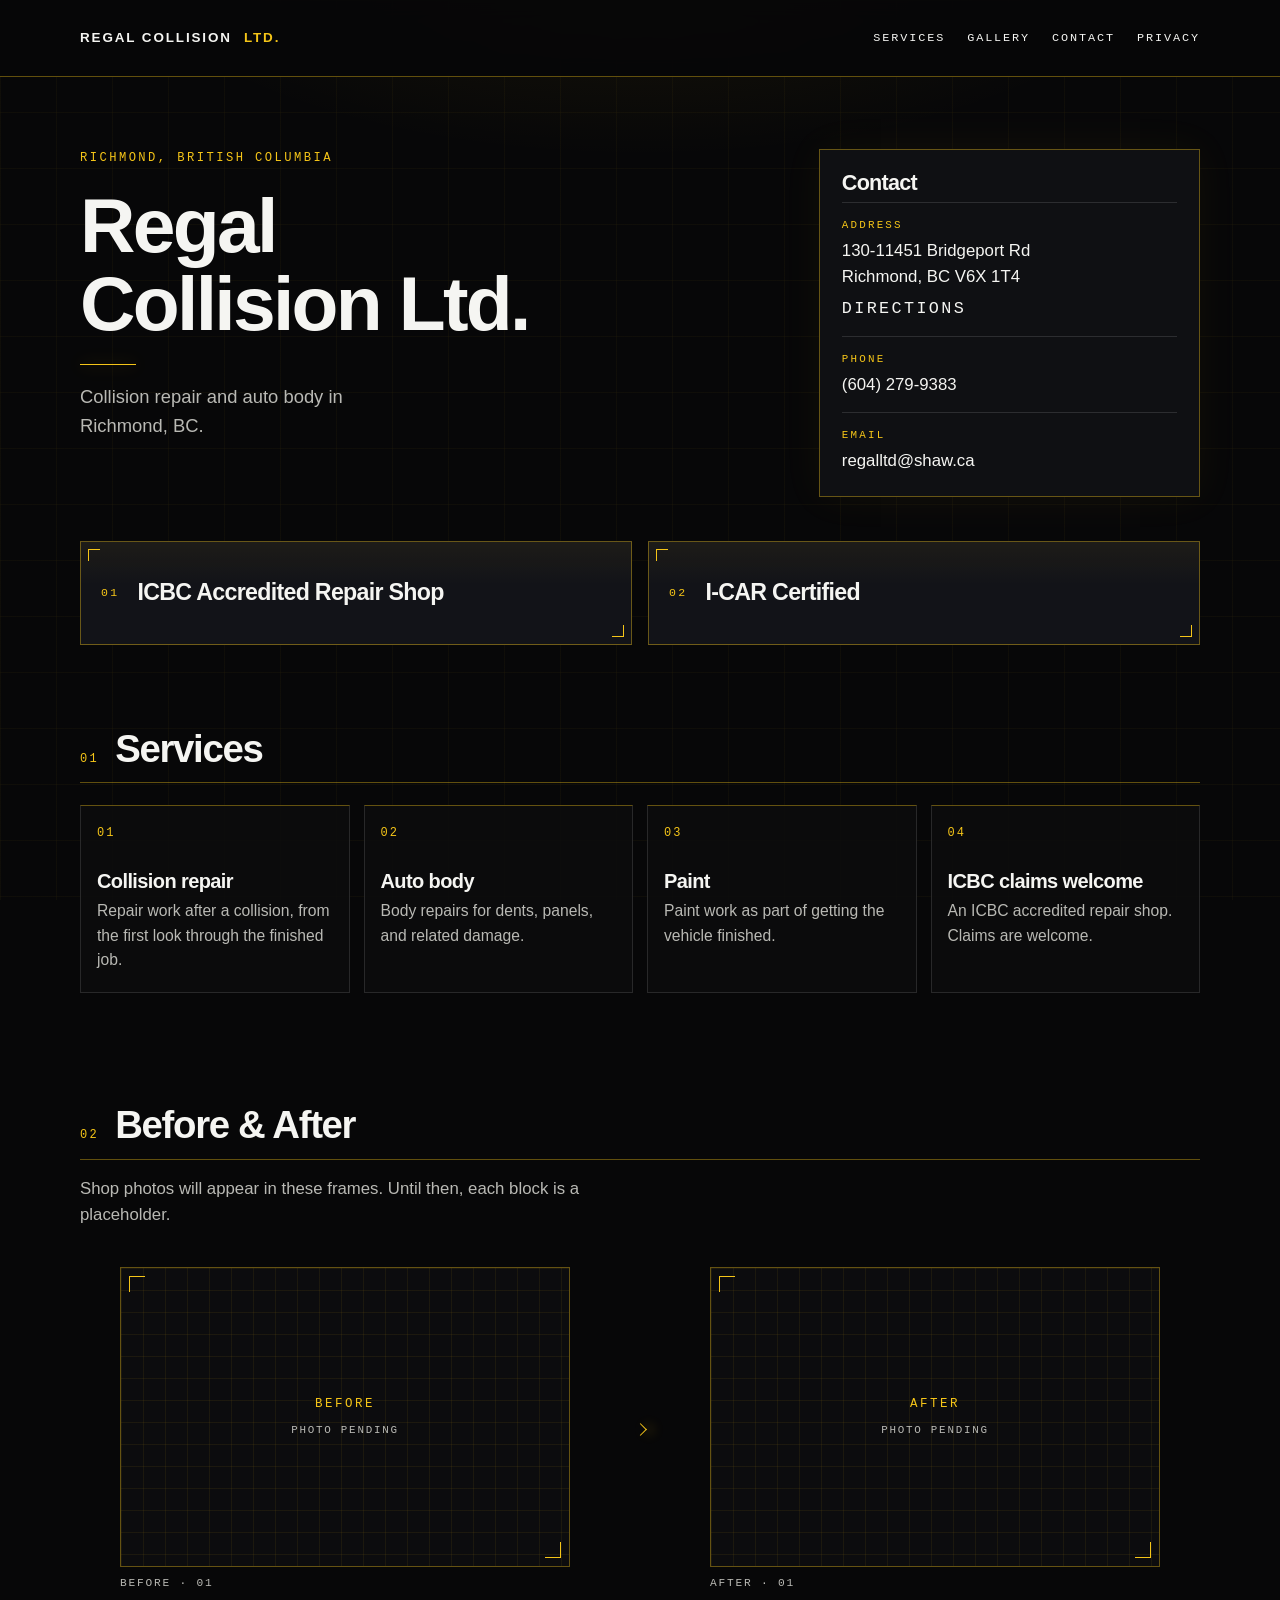
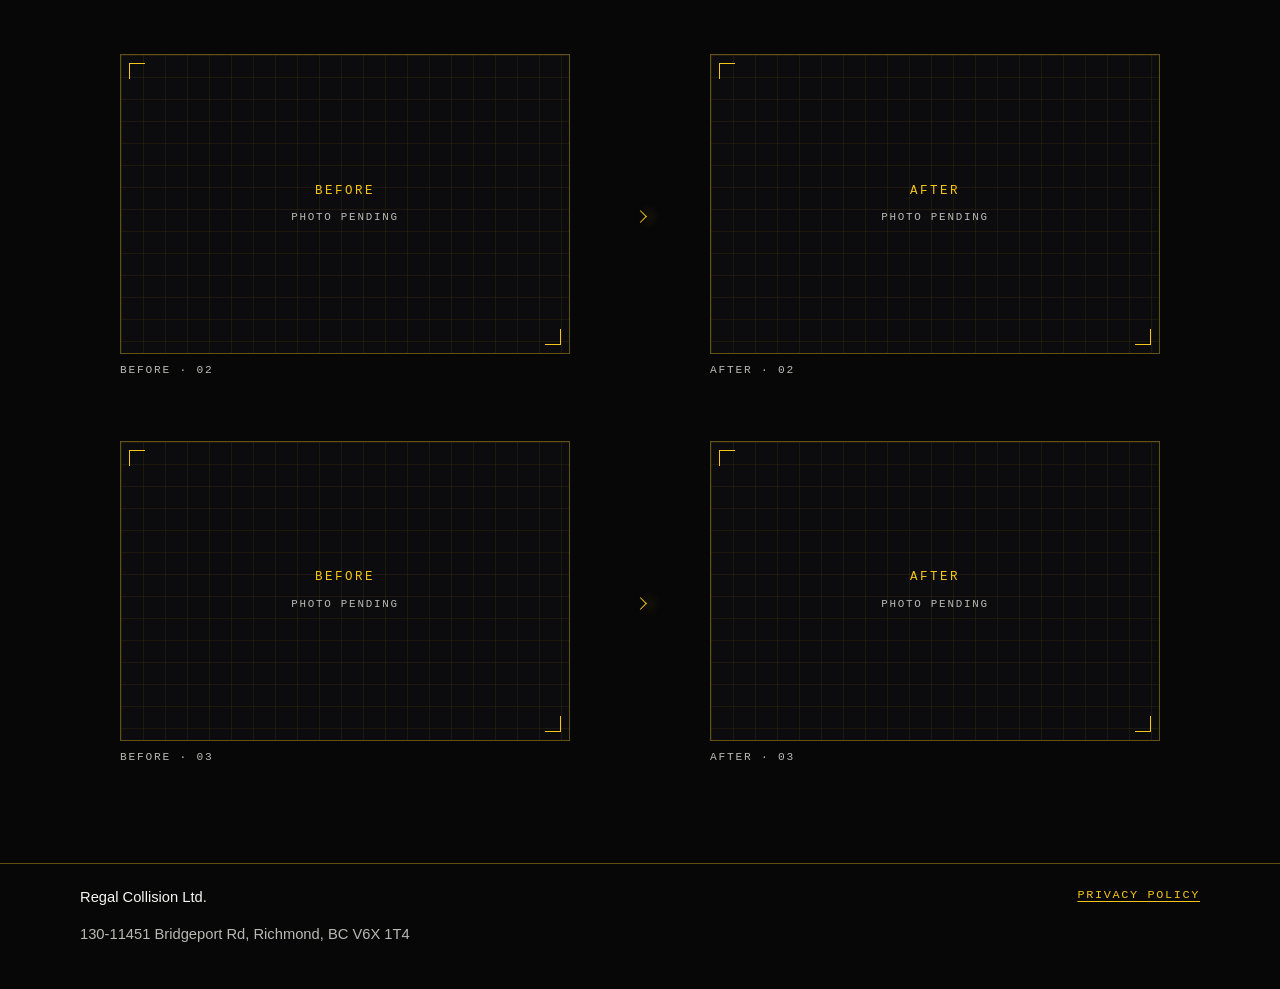
==== index.html @ 821092ae "Add the Regal Collision Ltd. public site. Publish a static home page and privacy policy for GitHub P" ====
<!DOCTYPE html>
<html lang="en-CA">
<head>
  <meta charset="utf-8">
  <meta name="viewport" content="width=device-width, initial-scale=1">
  <title>Regal Collision Ltd. | Collision Repair in Richmond, BC</title>
  <meta name="description" content="Regal Collision Ltd. Collision repair and auto body in Richmond, BC. ICBC accredited repair shop. I-CAR certified.">
  <meta name="theme-color" content="#070708">
  <link rel="canonical" href="https://www.regalcollisionltd.com/">
  <meta property="og:title" content="Regal Collision Ltd.">
  <meta property="og:description" content="Collision repair and auto body in Richmond, BC.">
  <meta property="og:type" content="website">
  <meta property="og:url" content="https://www.regalcollisionltd.com/">
  <link rel="icon" href="data:image/svg+xml,%3Csvg xmlns='http://www.w3.org/2000/svg' viewBox='0 0 32 32'%3E%3Crect fill='%23070708' width='32' height='32'/%3E%3Crect x='6' y='6' width='20' height='20' fill='none' stroke='%23F5C518' stroke-width='1.5'/%3E%3Crect x='12' y='12' width='8' height='8' fill='none' stroke='%23F5C518' stroke-width='1.5'/%3E%3C/svg%3E">
  <link rel="stylesheet" href="styles.css">
  <script type="application/ld+json">
  {
    "@context": "https://schema.org",
    "@type": "AutoBodyShop",
    "name": "Regal Collision Ltd.",
    "description": "Collision repair and auto body in Richmond, BC.",
    "telephone": "+1-604-279-9383",
    "email": "regalltd@shaw.ca",
    "url": "https://www.regalcollisionltd.com/",
    "address": {
      "@type": "PostalAddress",
      "streetAddress": "130-11451 Bridgeport Rd",
      "addressLocality": "Richmond",
      "addressRegion": "BC",
      "postalCode": "V6X 1T4",
      "addressCountry": "CA"
    }
  }
  </script>
</head>
<body>
  <a class="skip" href="#content">Skip to content</a>
  <header class="site-header">
    <div class="wrap header-inner">
      <a class="brand" href="./">Regal Collision <span>Ltd.</span></a>
      <nav class="nav" aria-label="Primary">
        <a href="#services">Services</a>
        <a href="#gallery">Gallery</a>
        <a href="#contact">Contact</a>
        <a href="privacy/">Privacy</a>
      </nav>
    </div>
  </header>

  <main id="content">
    <div class="wrap">
      <section class="hero" aria-labelledby="shop-name">
        <div class="hero-copy">
          <p class="kicker">Richmond, British Columbia</p>
          <h1 id="shop-name">Regal Collision Ltd.</h1>
          <div class="rule" aria-hidden="true"></div>
          <p class="lede">Collision repair and auto body in Richmond, BC.</p>
        </div>

        <aside class="contact-card" id="contact" aria-labelledby="contact-title">
          <h2 id="contact-title">Contact</h2>
          <div class="contact-row">
            <span class="contact-label">Address</span>
            <address>
              130-11451 Bridgeport Rd<br>
              Richmond, BC V6X 1T4
            </address>
            <a class="directions" href="https://www.google.com/maps/search/?api=1&amp;query=130-11451%20Bridgeport%20Rd%2C%20Richmond%2C%20BC%20V6X%201T4">Directions</a>
          </div>
          <div class="contact-row">
            <span class="contact-label">Phone</span>
            <a href="tel:+16042799383">(604) 279-9383</a>
          </div>
          <div class="contact-row">
            <span class="contact-label">Email</span>
            <a href="mailto:regalltd@shaw.ca">regalltd@shaw.ca</a>
          </div>
        </aside>

        <!-- Official logos, when supplied: images/badges/icbc.png and images/badges/icar.png -->
        <section class="credentials" aria-label="Credentials">
          <article class="badge" data-slot>
            <img data-swap src="images/badges/icbc.png" alt="ICBC Accredited Repair Shop">
            <span class="badge-index">01</span>
            <p class="badge-text">ICBC Accredited Repair Shop</p>
          </article>
          <article class="badge" data-slot>
            <img data-swap src="images/badges/icar.png" alt="I-CAR Certified">
            <span class="badge-index">02</span>
            <p class="badge-text">I-CAR Certified</p>
          </article>
        </section>
      </section>

      <section class="section" id="services" aria-labelledby="services-title">
        <div class="section-head">
          <span class="section-index">01</span>
          <h2 id="services-title">Services</h2>
        </div>
        <div class="services">
          <article class="service">
            <span class="service-num">01</span>
            <h3>Collision repair</h3>
            <p>Repair work after a collision, from the first look through the finished job.</p>
          </article>
          <article class="service">
            <span class="service-num">02</span>
            <h3>Auto body</h3>
            <p>Body repairs for dents, panels, and related damage.</p>
          </article>
          <article class="service">
            <span class="service-num">03</span>
            <h3>Paint</h3>
            <p>Paint work as part of getting the vehicle finished.</p>
          </article>
          <article class="service">
            <span class="service-num">04</span>
            <h3>ICBC claims welcome</h3>
            <p>An ICBC accredited repair shop. Claims are welcome.</p>
          </article>
        </div>
      </section>

      <section class="section" id="gallery" aria-labelledby="gallery-title">
        <div class="section-head">
          <span class="section-index">02</span>
          <h2 id="gallery-title">Before &amp; After</h2>
        </div>
        <p class="section-note">Shop photos will appear in these frames. Until then, each block is a placeholder.</p>
        <!--
          Drop photos in images/gallery/ using these names:
          01-before.jpg, 01-after.jpg, 02-before.jpg, 02-after.jpg, 03-before.jpg, 03-after.jpg
        -->
        <div class="pairs">
          <div class="pair">
            <figure>
              <div class="frame" data-slot>
                <img data-swap src="images/gallery/01-before.jpg" alt="Before, pair 1">
                <div class="placeholder" aria-hidden="true">
                  <span class="ph-label">Before</span>
                  <span class="ph-note">Photo pending</span>
                </div>
              </div>
              <figcaption>Before · 01</figcaption>
            </figure>
            <div class="pair-link" aria-hidden="true"><span></span></div>
            <figure>
              <div class="frame" data-slot>
                <img data-swap src="images/gallery/01-after.jpg" alt="After, pair 1">
                <div class="placeholder" aria-hidden="true">
                  <span class="ph-label">After</span>
                  <span class="ph-note">Photo pending</span>
                </div>
              </div>
              <figcaption>After · 01</figcaption>
            </figure>
          </div>

          <div class="pair">
            <figure>
              <div class="frame" data-slot>
                <img data-swap src="images/gallery/02-before.jpg" alt="Before, pair 2">
                <div class="placeholder" aria-hidden="true">
                  <span class="ph-label">Before</span>
                  <span class="ph-note">Photo pending</span>
                </div>
              </div>
              <figcaption>Before · 02</figcaption>
            </figure>
            <div class="pair-link" aria-hidden="true"><span></span></div>
            <figure>
              <div class="frame" data-slot>
                <img data-swap src="images/gallery/02-after.jpg" alt="After, pair 2">
                <div class="placeholder" aria-hidden="true">
                  <span class="ph-label">After</span>
                  <span class="ph-note">Photo pending</span>
                </div>
              </div>
              <figcaption>After · 02</figcaption>
            </figure>
          </div>

          <div class="pair">
            <figure>
              <div class="frame" data-slot>
                <img data-swap src="images/gallery/03-before.jpg" alt="Before, pair 3">
                <div class="placeholder" aria-hidden="true">
                  <span class="ph-label">Before</span>
                  <span class="ph-note">Photo pending</span>
                </div>
              </div>
              <figcaption>Before · 03</figcaption>
            </figure>
            <div class="pair-link" aria-hidden="true"><span></span></div>
            <figure>
              <div class="frame" data-slot>
                <img data-swap src="images/gallery/03-after.jpg" alt="After, pair 3">
                <div class="placeholder" aria-hidden="true">
                  <span class="ph-label">After</span>
                  <span class="ph-note">Photo pending</span>
                </div>
              </div>
              <figcaption>After · 03</figcaption>
            </figure>
          </div>
        </div>
      </section>
    </div>
  </main>

  <footer class="site-footer">
    <div class="wrap footer-inner">
      <div>
        <p class="footer-name">Regal Collision Ltd.</p>
        <p>130-11451 Bridgeport Rd, Richmond, BC V6X 1T4</p>
      </div>
      <a href="privacy/">Privacy Policy</a>
    </div>
  </footer>

  <a class="call-bar" href="tel:+16042799383">Call (604) 279-9383</a>

  <script>
    (function () {
      var images = document.querySelectorAll("img[data-swap]");
      images.forEach(function (img) {
        function show() {
          if (img.naturalWidth <= 0) return;
          var slot = img.closest("[data-slot]");
          if (!slot) return;
          slot.classList.add("has-image");
          if (slot.querySelector(".badge-text")) {
            slot.querySelectorAll(".badge-text, .badge-index").forEach(function (node) {
              node.setAttribute("aria-hidden", "true");
            });
          }
        }
        img.addEventListener("load", show);
        img.addEventListener("error", function () {
          img.remove();
        });
        if (img.complete) show();
      });
    })();
  </script>
</body>
</html>
---- styles.css ----
/* Regal Collision Ltd. — public site. No frameworks, no external assets. */

:root {
  --black: #070708;
  --black-2: #101114;
  --panel: #121318;
  --gold: #f5c518;
  --gold-deep: #c9a10e;
  --white: #f5f5f2;
  --muted: #b9b9b4;
  --line: rgba(245, 197, 24, 0.38);
  --line-dim: rgba(255, 255, 255, 0.12);
  --ink: #14120a;
  --font: "Segoe UI", "Helvetica Neue", Helvetica, Arial, sans-serif;
  --mono: "Cascadia Mono", "Segoe UI Mono", "SFMono-Regular", ui-monospace, Menlo, Consolas, monospace;
  --max: 1120px;
  --pad: 24px;
}

*,
*::before,
*::after {
  box-sizing: border-box;
}

html {
  scroll-behavior: smooth;
}

body {
  margin: 0;
  min-height: 100vh;
  color: var(--white);
  font-family: var(--font);
  font-size: 1.05rem;
  line-height: 1.55;
  background-color: var(--black);
  background-image:
    radial-gradient(ellipse 80% 50% at 50% -10%, rgba(245, 197, 24, 0.09), transparent 55%),
    linear-gradient(rgba(245, 197, 24, 0.035) 1px, transparent 1px),
    linear-gradient(90deg, rgba(245, 197, 24, 0.035) 1px, transparent 1px);
  background-size: auto, 56px 56px, 56px 56px;
  background-attachment: fixed;
}

img {
  max-width: 100%;
}

a {
  color: var(--gold);
  text-decoration-thickness: 1px;
  text-underline-offset: 0.22em;
}

a:hover {
  color: #ffe27a;
}

a:focus-visible,
button:focus-visible {
  outline: 2px solid var(--gold);
  outline-offset: 3px;
}

::selection {
  background: var(--gold);
  color: var(--ink);
}

.skip {
  position: absolute;
  left: 16px;
  top: 12px;
  z-index: 30;
  transform: translateY(-150%);
  background: var(--gold);
  color: var(--ink);
  padding: 8px 12px;
  text-decoration: none;
  font-weight: 700;
}

.skip:focus {
  transform: none;
}

.wrap {
  width: min(var(--max), calc(100% - (var(--pad) * 2)));
  margin-inline: auto;
}

.site-header {
  position: sticky;
  top: 0;
  z-index: 10;
  background: rgba(7, 7, 8, 0.94);
  border-bottom: 1px solid var(--line);
  backdrop-filter: blur(10px);
}

.header-inner {
  display: flex;
  align-items: center;
  justify-content: space-between;
  gap: 24px;
  min-height: 76px;
}

.brand {
  display: inline-flex;
  align-items: center;
  gap: 12px;
  color: var(--white);
  text-decoration: none;
  letter-spacing: 0.14em;
  text-transform: uppercase;
  font-size: 0.84rem;
  font-weight: 600;
}

.brand:hover {
  color: var(--white);
}

.brand-mark {
  width: 16px;
  height: 16px;
  flex: 0 0 auto;
  border: 1px solid var(--gold);
  box-shadow:
    inset 0 0 0 3px var(--black),
    inset 0 0 0 4px var(--gold);
}

.brand span {
  color: var(--gold);
}

.nav {
  display: flex;
  flex-wrap: wrap;
  gap: 8px 22px;
}

.nav a {
  color: var(--white);
  text-decoration: none;
  font-family: var(--mono);
  font-size: 0.74rem;
  letter-spacing: 0.16em;
  text-transform: uppercase;
}

.nav a:hover,
.nav a[aria-current="page"] {
  color: var(--gold);
}

.hero {
  display: grid;
  grid-template-columns: minmax(0, 1.45fr) minmax(280px, 0.8fr);
  gap: 36px 48px;
  padding: 72px 0 28px;
}

.kicker,
.section-index,
.ph-label,
.badge-index,
.contact-label {
  font-family: var(--mono);
  letter-spacing: 0.2em;
  text-transform: uppercase;
  color: var(--gold);
}

.kicker {
  margin: 0 0 18px;
  font-size: 0.76rem;
}

h1,
h2,
h3 {
  font-weight: 600;
  letter-spacing: -0.035em;
  line-height: 1.02;
}

h1 {
  margin: 0;
  max-width: 12ch;
  font-size: clamp(2.7rem, 6vw, 5rem);
}

.rule {
  width: 56px;
  height: 1px;
  margin: 22px 0 18px;
  background: var(--gold);
  box-shadow: 0 0 16px rgba(245, 197, 24, 0.45);
}

.lede {
  margin: 0;
  max-width: 34ch;
  color: var(--muted);
  font-size: 1.15rem;
}

.contact-card {
  align-self: end;
  padding: 22px 22px 8px;
  background: rgba(16, 17, 20, 0.92);
  border: 1px solid var(--line);
  box-shadow: 0 0 40px rgba(245, 197, 24, 0.05);
}

.contact-card h2 {
  margin: 0 0 8px;
  font-size: 1.35rem;
}

.contact-row {
  padding: 14px 0;
  border-top: 1px solid var(--line-dim);
}

.contact-label {
  display: block;
  margin-bottom: 4px;
  font-size: 0.68rem;
}

.contact-row a,
.contact-row address {
  color: var(--white);
  font-style: normal;
  font-size: 1.05rem;
  text-decoration: none;
}

.contact-row a:hover {
  color: var(--gold);
}

.directions {
  display: inline-block;
  margin-top: 6px;
  font-family: var(--mono);
  font-size: 0.72rem;
  letter-spacing: 0.14em;
  text-transform: uppercase;
}

.credentials {
  grid-column: 1 / -1;
  display: grid;
  grid-template-columns: 1fr 1fr;
  gap: 16px;
  margin-top: 8px;
}

.badge {
  display: flex;
  align-items: center;
  gap: 18px;
  min-height: 104px;
  padding: 18px 20px;
  background:
    linear-gradient(180deg, rgba(245, 197, 24, 0.05), transparent 42%),
    var(--panel);
  border: 1px solid var(--line);
  position: relative;
}

.badge::before,
.badge::after {
  content: "";
  position: absolute;
  width: 12px;
  height: 12px;
  border-color: var(--gold);
  border-style: solid;
}

.badge::before {
  top: 7px;
  left: 7px;
  border-width: 1px 0 0 1px;
}

.badge::after {
  right: 7px;
  bottom: 7px;
  border-width: 0 1px 1px 0;
}

.badge img {
  display: none;
  height: 64px;
  width: auto;
  max-width: 46%;
  object-fit: contain;
  object-position: left center;
}

.badge.has-image img {
  display: block;
}

.badge-index {
  flex: 0 0 auto;
  font-size: 0.72rem;
}

.badge-text {
  margin: 0;
  font-size: clamp(1.15rem, 2vw, 1.45rem);
  font-weight: 600;
  letter-spacing: -0.03em;
  line-height: 1.15;
}

.section {
  padding: 56px 0;
}

.section-head {
  display: flex;
  align-items: baseline;
  gap: 16px;
  margin-bottom: 22px;
  padding-bottom: 14px;
  border-bottom: 1px solid var(--line);
}

.section-index {
  font-size: 0.75rem;
}

.section-head h2 {
  margin: 0;
  font-size: clamp(1.8rem, 3vw, 2.4rem);
}

.section-note {
  margin: -6px 0 22px;
  max-width: 62ch;
  color: var(--muted);
}

.services {
  display: grid;
  grid-template-columns: repeat(4, minmax(0, 1fr));
  gap: 14px;
}

.service {
  min-height: 180px;
  padding: 18px 16px 20px;
  background: rgba(12, 12, 14, 0.85);
  border: 1px solid var(--line-dim);
  border-top: 1px solid var(--line);
}

.service-num {
  display: block;
  margin-bottom: 28px;
  color: var(--gold);
  font-family: var(--mono);
  font-size: 0.75rem;
  letter-spacing: 0.18em;
}

.service h3 {
  margin: 0 0 8px;
  font-size: 1.25rem;
  letter-spacing: -0.03em;
}

.service p {
  margin: 0;
  color: var(--muted);
  font-size: 0.98rem;
}

.pairs {
  display: grid;
  gap: 28px;
}

.pair {
  display: grid;
  grid-template-columns: minmax(0, 1fr) 36px minmax(0, 1fr);
  gap: 12px;
  align-items: center;
}

.frame {
  position: relative;
  aspect-ratio: 3 / 2;
  overflow: hidden;
  background: #0c0c0e;
  border: 1px solid var(--line);
}

.frame::before,
.frame::after {
  content: "";
  position: absolute;
  z-index: 1;
  width: 16px;
  height: 16px;
  pointer-events: none;
  border-color: var(--gold);
  border-style: solid;
}

.frame::before {
  top: 8px;
  left: 8px;
  border-width: 1px 0 0 1px;
}

.frame::after {
  right: 8px;
  bottom: 8px;
  border-width: 0 1px 1px 0;
}

.frame img {
  display: none;
  position: absolute;
  inset: 0;
  width: 100%;
  height: 100%;
  object-fit: cover;
}

.frame.has-image img {
  display: block;
}

.placeholder {
  position: absolute;
  inset: 0;
  display: flex;
  flex-direction: column;
  align-items: center;
  justify-content: center;
  gap: 8px;
  background-image:
    linear-gradient(rgba(245, 197, 24, 0.07) 1px, transparent 1px),
    linear-gradient(90deg, rgba(245, 197, 24, 0.07) 1px, transparent 1px);
  background-size: 22px 22px;
}

.frame.has-image .placeholder {
  display: none;
}

.ph-label {
  font-size: 0.78rem;
}

.ph-note {
  color: var(--muted);
  font-family: var(--mono);
  font-size: 0.68rem;
  letter-spacing: 0.16em;
  text-transform: uppercase;
}

figcaption {
  margin-top: 8px;
  color: var(--muted);
  font-family: var(--mono);
  font-size: 0.7rem;
  letter-spacing: 0.16em;
  text-transform: uppercase;
}

.pair-link {
  display: flex;
  align-items: center;
  justify-content: center;
}

.pair-link span {
  width: 9px;
  height: 9px;
  border-top: 1px solid var(--gold);
  border-right: 1px solid var(--gold);
  transform: rotate(45deg);
  box-shadow: 6px -6px 12px rgba(245, 197, 24, 0.15);
}

.site-footer {
  margin-top: 24px;
  border-top: 1px solid var(--line);
}

.footer-inner {
  display: flex;
  justify-content: space-between;
  gap: 18px;
  padding: 22px 0 28px;
  color: var(--muted);
  font-size: 0.92rem;
}

.footer-inner a {
  font-family: var(--mono);
  font-size: 0.74rem;
  letter-spacing: 0.14em;
  text-transform: uppercase;
}

.footer-name {
  margin: 0 0 4px;
  color: var(--white);
}

.policy {
  padding: 64px 0 80px;
}

.policy h1 {
  max-width: none;
  font-size: clamp(2.4rem, 5vw, 4rem);
}

.policy-body {
  max-width: 68ch;
}

.effective {
  color: var(--gold);
  font-family: var(--mono);
  font-size: 0.78rem;
  letter-spacing: 0.14em;
  text-transform: uppercase;
}

.policy-body p {
  color: var(--muted);
  font-size: 1.05rem;
}

.policy-body strong {
  color: var(--white);
  font-weight: 600;
}

.call-bar {
  display: none;
}

@media (max-width: 900px) {
  .hero,
  .credentials,
  .services {
    grid-template-columns: 1fr 1fr;
  }

  .hero {
    padding-top: 48px;
  }

  .contact-card,
  .credentials {
    grid-column: 1 / -1;
  }
}

@media (max-width: 720px) {
  :root {
    --pad: 18px;
  }

  .header-inner {
    flex-direction: column;
    align-items: flex-start;
    justify-content: center;
    min-height: 0;
    padding: 16px 0;
    gap: 12px;
  }

  .hero,
  .credentials,
  .services,
  .pair {
    grid-template-columns: 1fr;
  }

  h1 {
    max-width: none;
  }

  .pair-link span {
    transform: rotate(135deg);
    margin: 4px 0;
  }

  .footer-inner {
    flex-direction: column;
  }

  .call-bar {
    display: flex;
    position: fixed;
    left: 0;
    right: 0;
    bottom: 0;
    z-index: 20;
    align-items: center;
    justify-content: center;
    min-height: 52px;
    background: var(--gold);
    color: var(--ink);
    font-weight: 700;
    letter-spacing: 0.06em;
    text-decoration: none;
    text-transform: uppercase;
  }

  .call-bar:hover {
    color: var(--ink);
    background: #ffe27a;
  }

  body {
    padding-bottom: 52px;
  }
}

@media (prefers-reduced-motion: reduce) {
  html {
    scroll-behavior: auto;
  }
}
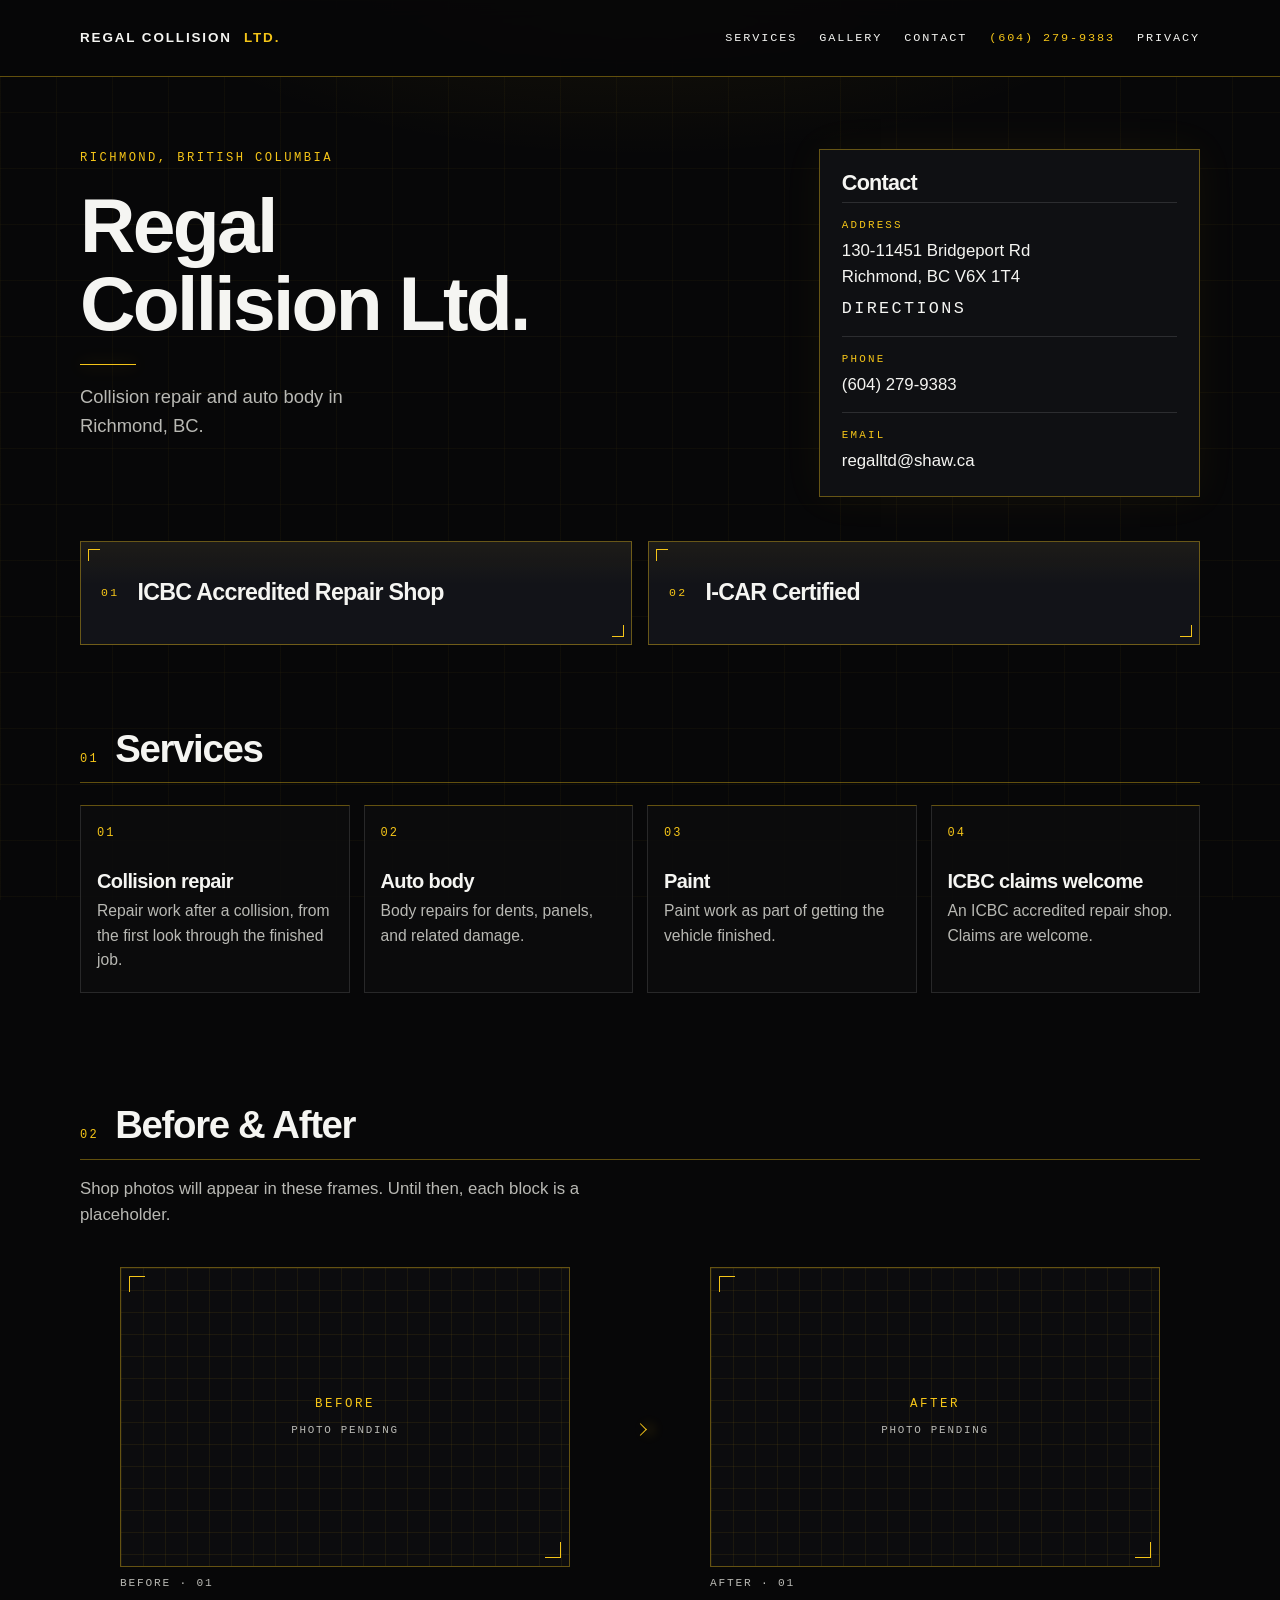
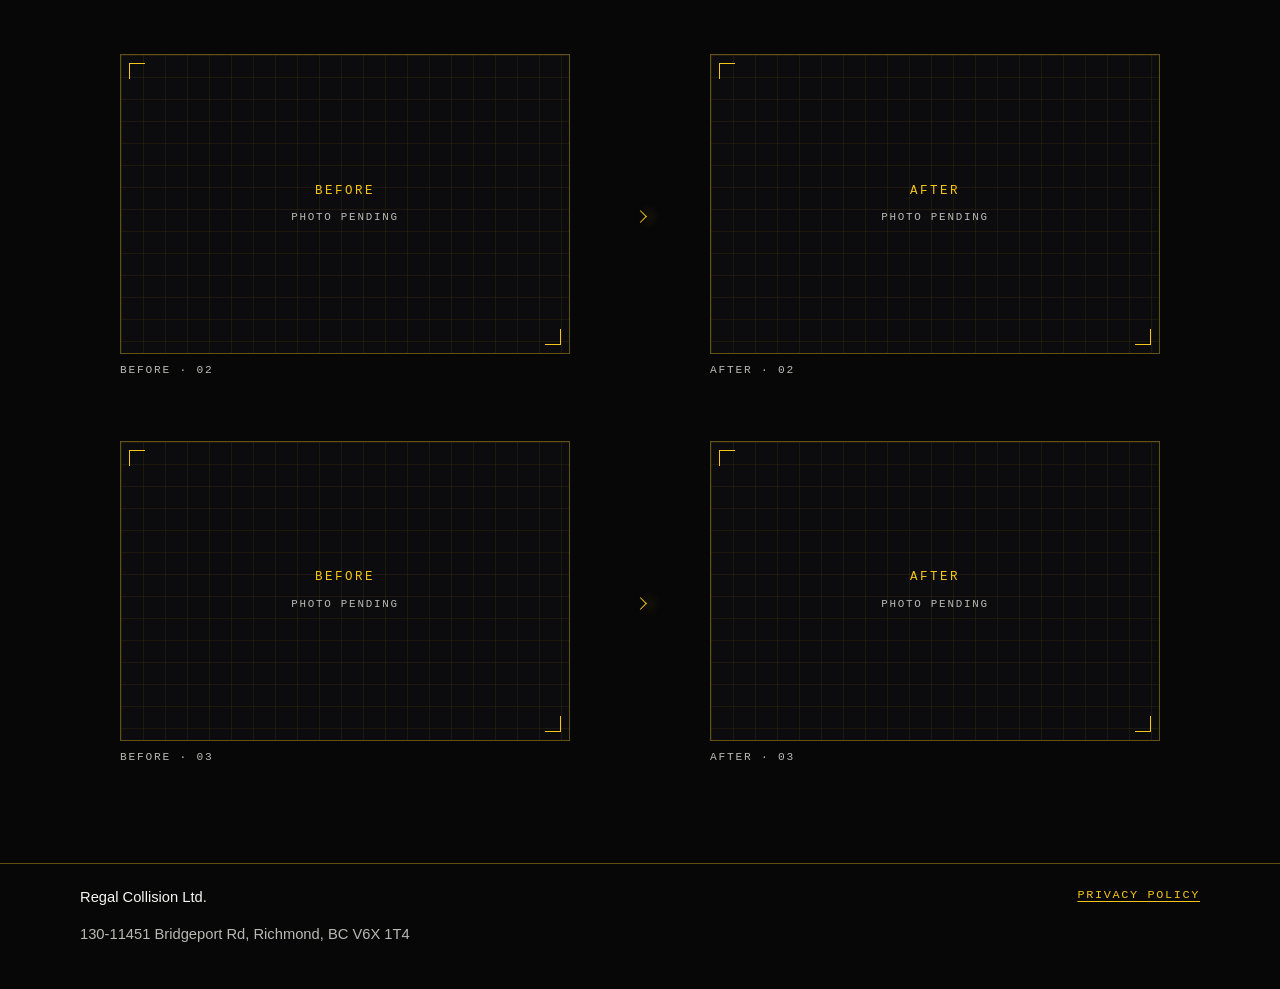
==== commit 9ab3b1f2: "Keep the phone number in the header on small screens. Credentials stay near the top on a phone, and " ====
--- a/index.html
+++ b/index.html
@@ -42,6 +42,7 @@
         <a href="#services">Services</a>
         <a href="#gallery">Gallery</a>
         <a href="#contact">Contact</a>
+        <a href="tel:+16042799383">(604) 279-9383</a>
         <a href="privacy/">Privacy</a>
       </nav>
     </div>
@@ -217,8 +218,6 @@
       <a href="privacy/">Privacy Policy</a>
     </div>
   </footer>
-
-  <a class="call-bar" href="tel:+16042799383">Call (604) 279-9383</a>
 
   <script>
     (function () {
--- a/styles.css
+++ b/styles.css
@@ -153,7 +153,8 @@
 }
 
 .nav a:hover,
-.nav a[aria-current="page"] {
+.nav a[aria-current="page"],
+.nav a[href^="tel:"] {
   color: var(--gold);
 }
 
@@ -299,15 +300,31 @@
 
 .badge img {
   display: none;
-  height: 64px;
+  height: 70px;
   width: auto;
-  max-width: 46%;
+  max-width: 78%;
   object-fit: contain;
-  object-position: left center;
+}
+
+.badge.has-image {
+  justify-content: center;
 }
 
 .badge.has-image img {
   display: block;
+}
+
+.badge.has-image .badge-text,
+.badge.has-image .badge-index {
+  position: absolute;
+  width: 1px;
+  height: 1px;
+  margin: -1px;
+  padding: 0;
+  overflow: hidden;
+  clip: rect(0, 0, 0, 0);
+  white-space: nowrap;
+  border: 0;
 }
 
 .badge-index {
@@ -549,29 +566,27 @@
   font-size: 1.05rem;
 }
 
-.policy-body strong {
-  color: var(--white);
-  font-weight: 600;
-}
-
-.call-bar {
-  display: none;
-}
-
 @media (max-width: 900px) {
-  .hero,
+  .hero {
+    grid-template-columns: 1fr;
+    padding-top: 48px;
+  }
+
+  .hero-copy {
+    order: 1;
+  }
+
+  .credentials {
+    order: 2;
+  }
+
+  .contact-card {
+    order: 3;
+  }
+
   .credentials,
   .services {
     grid-template-columns: 1fr 1fr;
-  }
-
-  .hero {
-    padding-top: 48px;
-  }
-
-  .contact-card,
-  .credentials {
-    grid-column: 1 / -1;
   }
 }
 
@@ -609,32 +624,6 @@
     flex-direction: column;
   }
 
-  .call-bar {
-    display: flex;
-    position: fixed;
-    left: 0;
-    right: 0;
-    bottom: 0;
-    z-index: 20;
-    align-items: center;
-    justify-content: center;
-    min-height: 52px;
-    background: var(--gold);
-    color: var(--ink);
-    font-weight: 700;
-    letter-spacing: 0.06em;
-    text-decoration: none;
-    text-transform: uppercase;
-  }
-
-  .call-bar:hover {
-    color: var(--ink);
-    background: #ffe27a;
-  }
-
-  body {
-    padding-bottom: 52px;
-  }
 }
 
 @media (prefers-reduced-motion: reduce) {
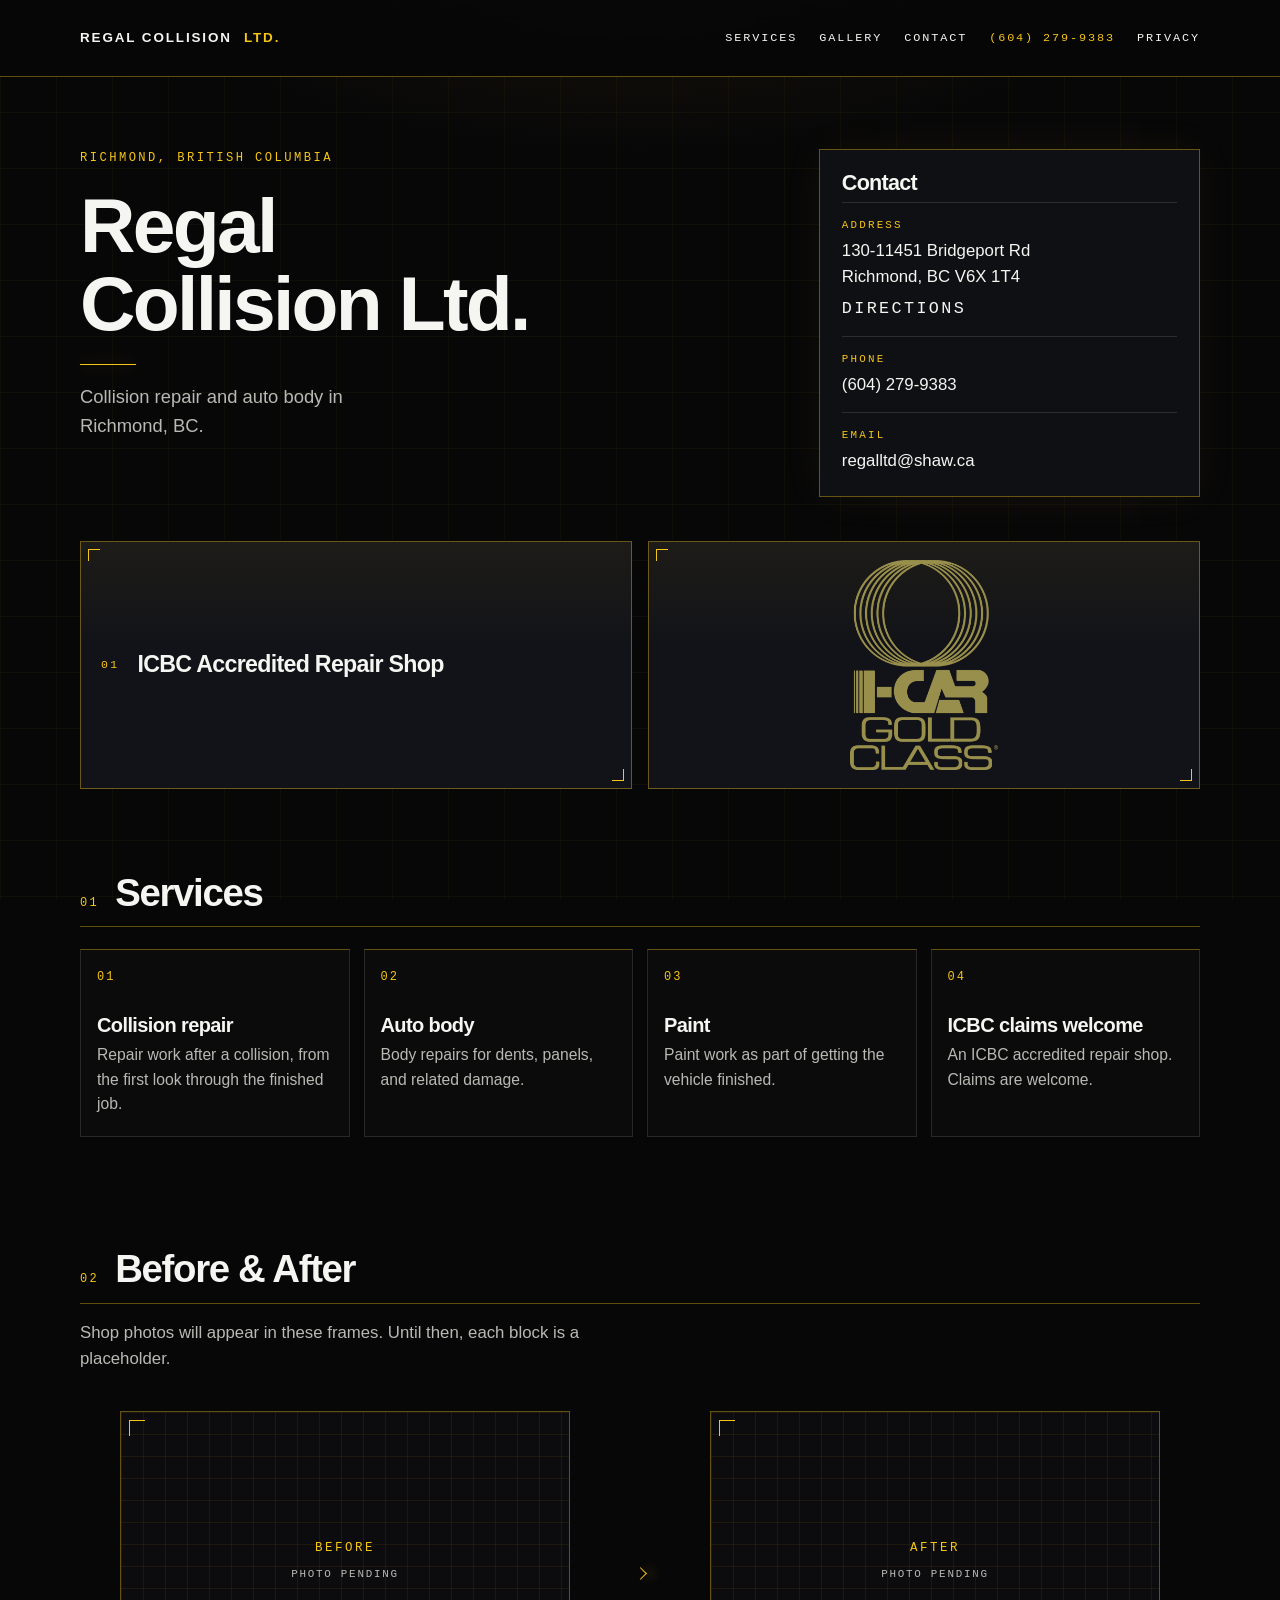
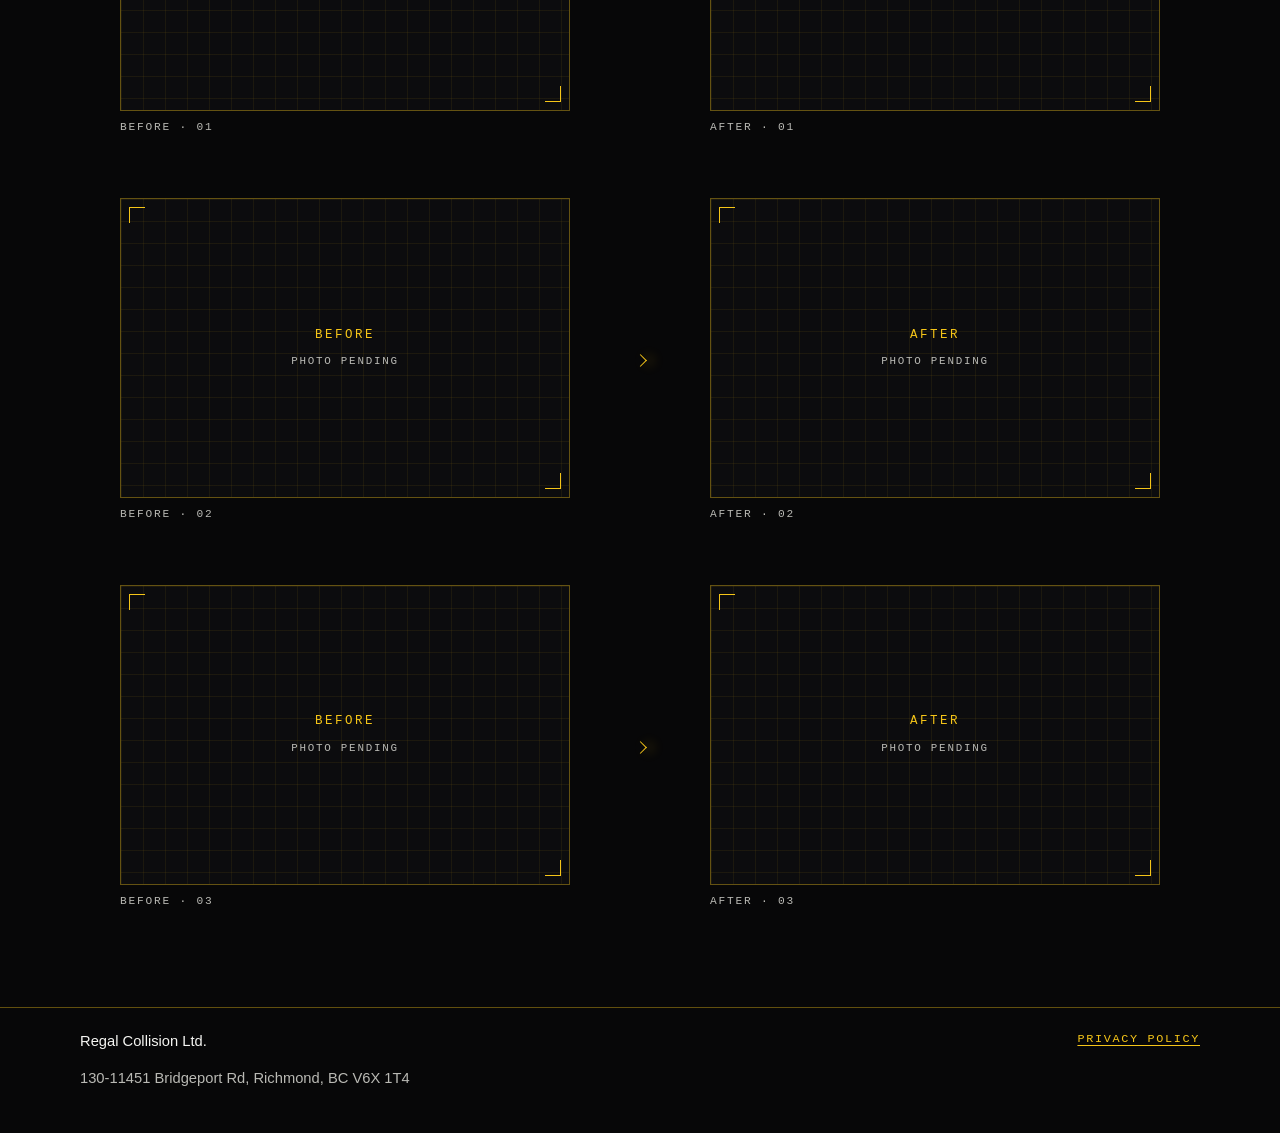
==== commit 37628bec: "Add the official I-CAR Gold Class badge. Use the shop's logo in place of the I-CAR text badge, with " ====
--- a/index.html
+++ b/index.html
@@ -4,7 +4,7 @@
   <meta charset="utf-8">
   <meta name="viewport" content="width=device-width, initial-scale=1">
   <title>Regal Collision Ltd. | Collision Repair in Richmond, BC</title>
-  <meta name="description" content="Regal Collision Ltd. Collision repair and auto body in Richmond, BC. ICBC accredited repair shop. I-CAR certified.">
+  <meta name="description" content="Regal Collision Ltd. Collision repair and auto body in Richmond, BC. ICBC accredited repair shop. I-CAR Gold Class.">
   <meta name="theme-color" content="#070708">
   <link rel="canonical" href="https://www.regalcollisionltd.com/">
   <meta property="og:title" content="Regal Collision Ltd.">
@@ -78,7 +78,7 @@
           </div>
         </aside>
 
-        <!-- Official logos, when supplied: images/badges/icbc.png and images/badges/icar.png -->
+        <!-- ICBC logo, when supplied: images/badges/icbc.png. I-CAR Gold Class logo: images/badges/icar.png -->
         <section class="credentials" aria-label="Credentials">
           <article class="badge" data-slot>
             <img data-swap src="images/badges/icbc.png" alt="ICBC Accredited Repair Shop">
@@ -86,9 +86,9 @@
             <p class="badge-text">ICBC Accredited Repair Shop</p>
           </article>
           <article class="badge" data-slot>
-            <img data-swap src="images/badges/icar.png" alt="I-CAR Certified">
+            <img data-swap src="images/badges/icar.png" alt="I-CAR Gold Class">
             <span class="badge-index">02</span>
-            <p class="badge-text">I-CAR Certified</p>
+            <p class="badge-text">I-CAR Gold Class</p>
           </article>
         </section>
       </section>
--- a/styles.css
+++ b/styles.css
@@ -312,6 +312,9 @@
 
 .badge.has-image img {
   display: block;
+  height: auto;
+  max-height: 210px;
+  max-width: min(220px, 78%);
 }
 
 .badge.has-image .badge-text,
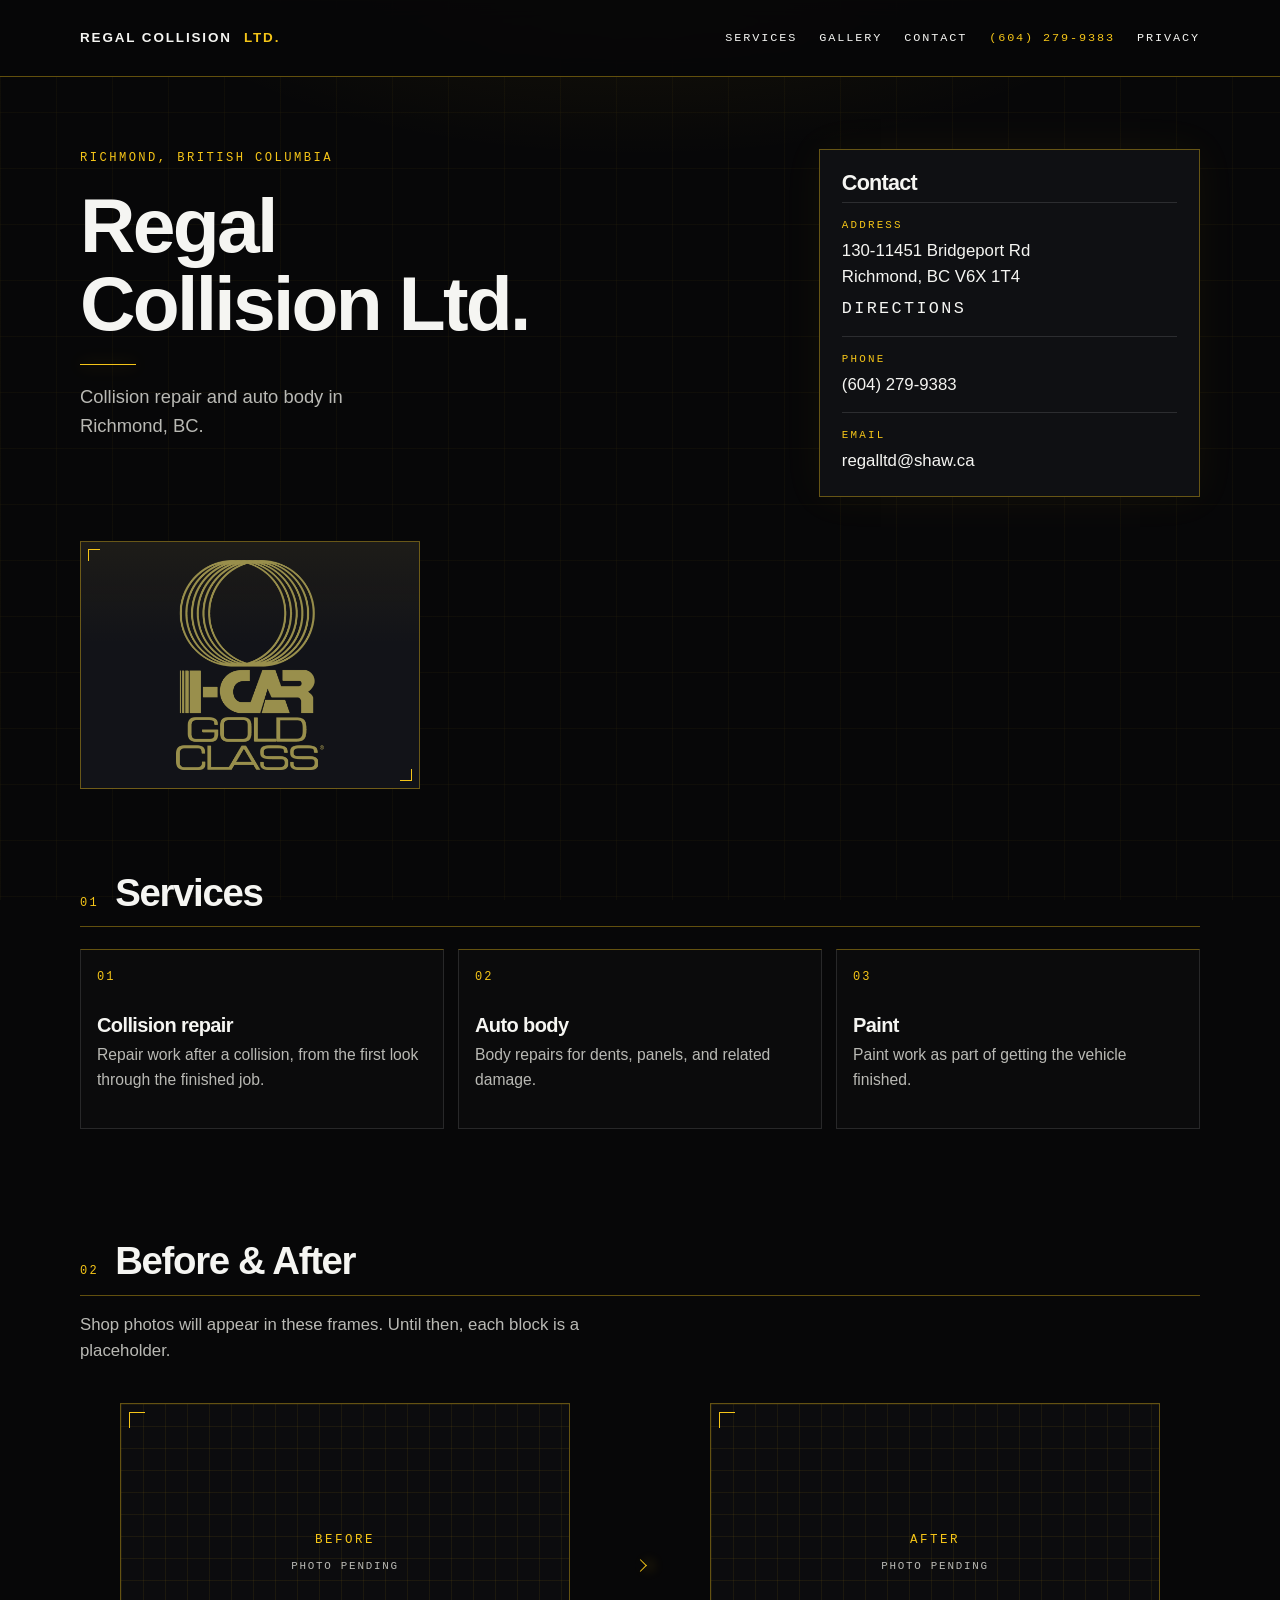
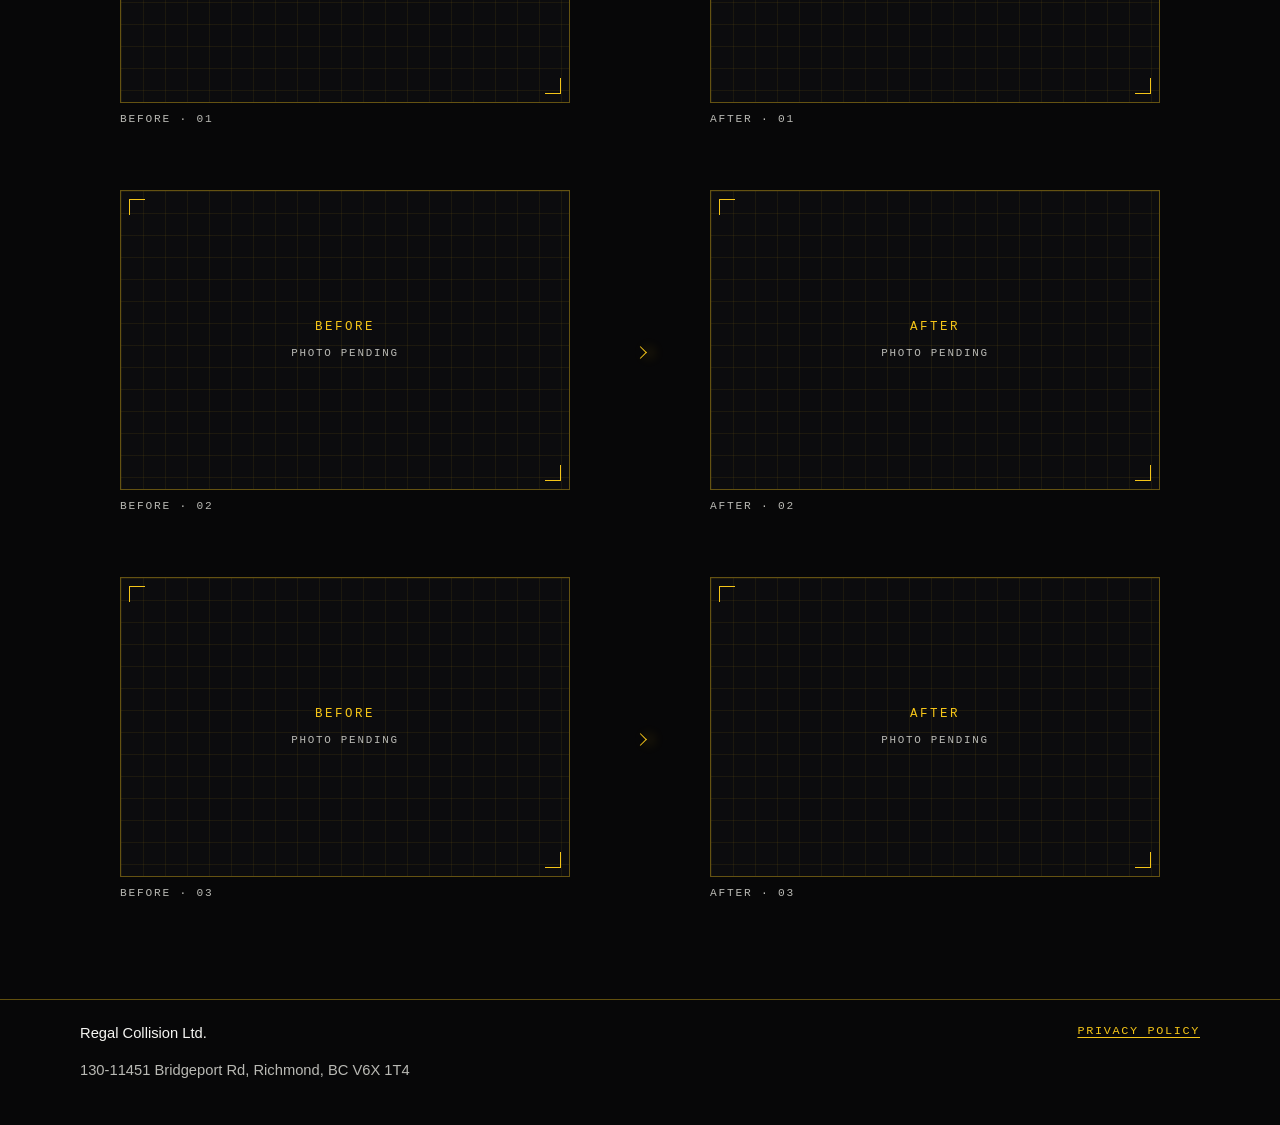
==== commit 61919421: "Remove ICBC promotion until written approval. Take the ICBC badge and claims wording off the public " ====
--- a/index.html
+++ b/index.html
@@ -4,7 +4,7 @@
   <meta charset="utf-8">
   <meta name="viewport" content="width=device-width, initial-scale=1">
   <title>Regal Collision Ltd. | Collision Repair in Richmond, BC</title>
-  <meta name="description" content="Regal Collision Ltd. Collision repair and auto body in Richmond, BC. ICBC accredited repair shop. I-CAR Gold Class.">
+  <meta name="description" content="Regal Collision Ltd. Collision repair and auto body in Richmond, BC. I-CAR Gold Class.">
   <meta name="theme-color" content="#070708">
   <link rel="canonical" href="https://www.regalcollisionltd.com/">
   <meta property="og:title" content="Regal Collision Ltd.">
@@ -78,16 +78,19 @@
           </div>
         </aside>
 
-        <!-- ICBC logo, when supplied: images/badges/icbc.png. I-CAR Gold Class logo: images/badges/icar.png -->
         <section class="credentials" aria-label="Credentials">
-          <article class="badge" data-slot>
-            <img data-swap src="images/badges/icbc.png" alt="ICBC Accredited Repair Shop">
-            <span class="badge-index">01</span>
-            <p class="badge-text">ICBC Accredited Repair Shop</p>
-          </article>
+          <!--
+            ICBC badge stays off until written approval.
+            To add it later, uncomment this block and save the official file as images/badges/icbc.png.
+            <article class="badge" data-slot>
+              <img data-swap src="images/badges/icbc.png" alt="ICBC Accredited Repair Shop">
+              <span class="badge-index">02</span>
+              <p class="badge-text">ICBC Accredited Repair Shop</p>
+            </article>
+          -->
           <article class="badge" data-slot>
             <img data-swap src="images/badges/icar.png" alt="I-CAR Gold Class">
-            <span class="badge-index">02</span>
+            <span class="badge-index">01</span>
             <p class="badge-text">I-CAR Gold Class</p>
           </article>
         </section>
@@ -113,11 +116,6 @@
             <span class="service-num">03</span>
             <h3>Paint</h3>
             <p>Paint work as part of getting the vehicle finished.</p>
-          </article>
-          <article class="service">
-            <span class="service-num">04</span>
-            <h3>ICBC claims welcome</h3>
-            <p>An ICBC accredited repair shop. Claims are welcome.</p>
           </article>
         </div>
       </section>
--- a/styles.css
+++ b/styles.css
@@ -258,7 +258,7 @@
 .credentials {
   grid-column: 1 / -1;
   display: grid;
-  grid-template-columns: 1fr 1fr;
+  grid-template-columns: minmax(240px, 340px);
   gap: 16px;
   margin-top: 8px;
 }
@@ -373,7 +373,7 @@
 
 .services {
   display: grid;
-  grid-template-columns: repeat(4, minmax(0, 1fr));
+  grid-template-columns: repeat(3, minmax(0, 1fr));
   gap: 14px;
 }
 
@@ -587,7 +587,6 @@
     order: 3;
   }
 
-  .credentials,
   .services {
     grid-template-columns: 1fr 1fr;
   }
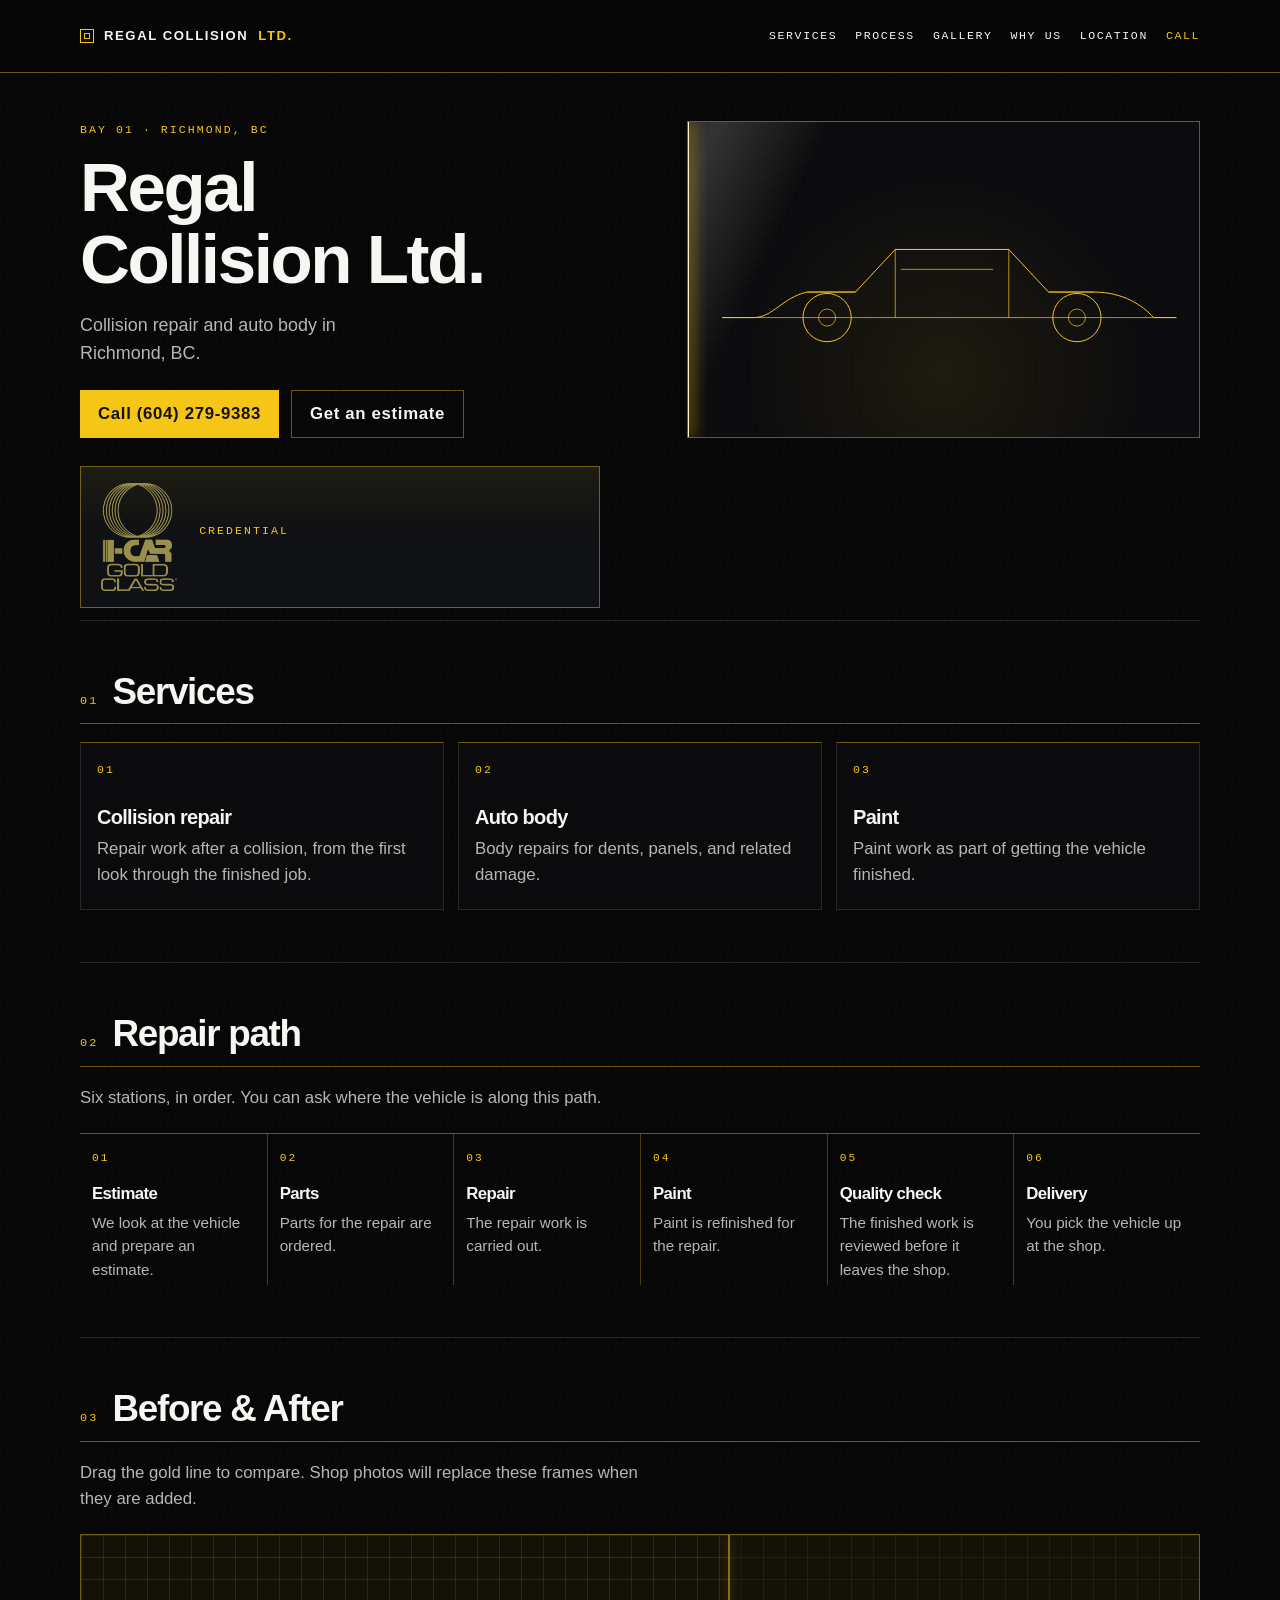
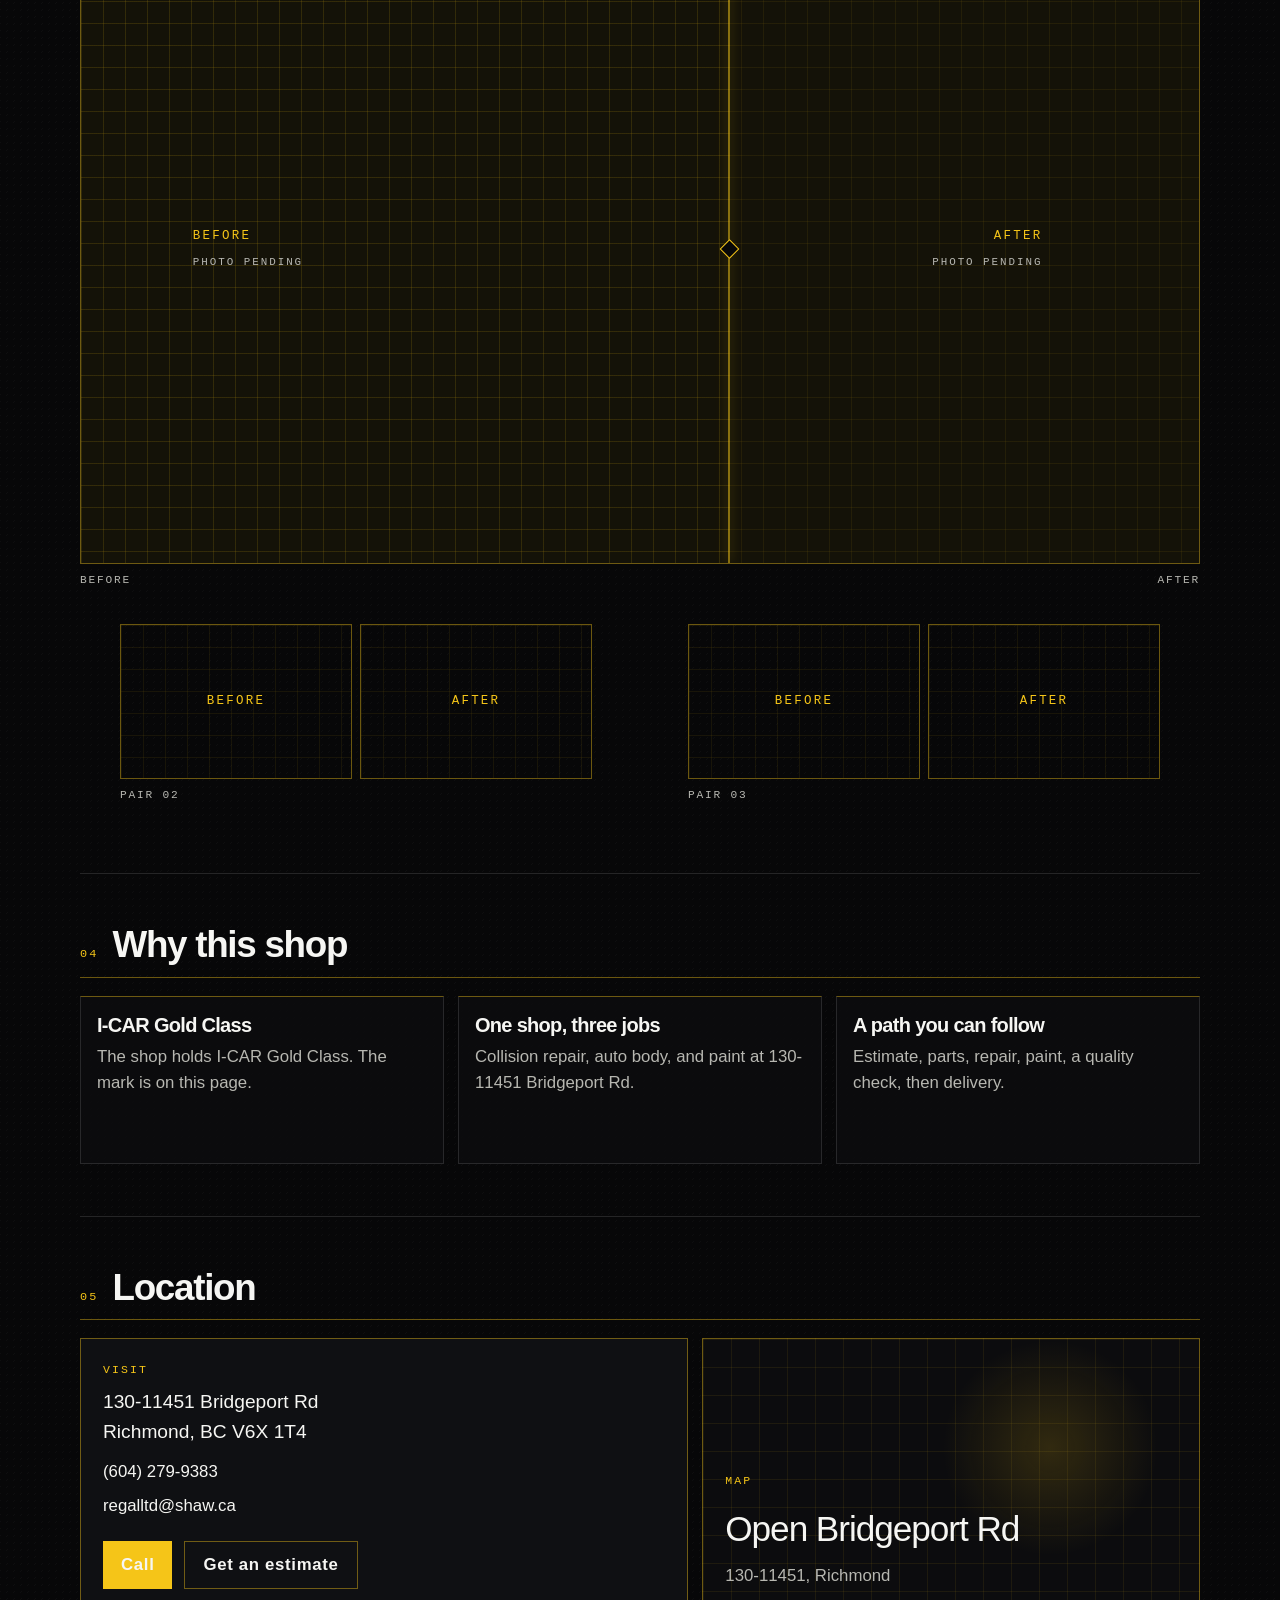
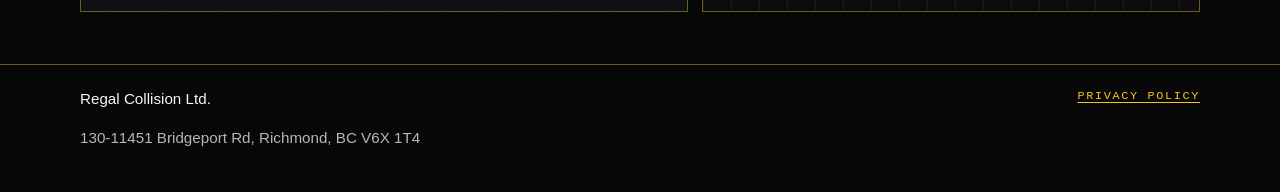
==== commit ae4f1a92: "Redesign the shop site as a scan bay. Replace the first layout with an original black, gold, and whi" ====
--- a/index.html
+++ b/index.html
@@ -11,7 +11,7 @@
   <meta property="og:description" content="Collision repair and auto body in Richmond, BC.">
   <meta property="og:type" content="website">
   <meta property="og:url" content="https://www.regalcollisionltd.com/">
-  <link rel="icon" href="data:image/svg+xml,%3Csvg xmlns='http://www.w3.org/2000/svg' viewBox='0 0 32 32'%3E%3Crect fill='%23070708' width='32' height='32'/%3E%3Crect x='6' y='6' width='20' height='20' fill='none' stroke='%23F5C518' stroke-width='1.5'/%3E%3Crect x='12' y='12' width='8' height='8' fill='none' stroke='%23F5C518' stroke-width='1.5'/%3E%3C/svg%3E">
+  <link rel="icon" href="data:image/svg+xml,%3Csvg xmlns='http://www.w3.org/2000/svg' viewBox='0 0 32 32'%3E%3Crect fill='%23070708' width='32' height='32'/%3E%3Cpath d='M4 16h24M16 4v24' stroke='%23F5C518' stroke-width='1'/%3E%3C/svg%3E">
   <link rel="stylesheet" href="styles.css">
   <script type="application/ld+json">
   {
@@ -37,174 +37,237 @@
   <a class="skip" href="#content">Skip to content</a>
   <header class="site-header">
     <div class="wrap header-inner">
-      <a class="brand" href="./">Regal Collision <span>Ltd.</span></a>
+      <a class="brand" href="./"><span class="brand-mark" aria-hidden="true"></span>Regal Collision <em>Ltd.</em></a>
       <nav class="nav" aria-label="Primary">
         <a href="#services">Services</a>
+        <a href="#process">Process</a>
         <a href="#gallery">Gallery</a>
-        <a href="#contact">Contact</a>
-        <a href="tel:+16042799383">(604) 279-9383</a>
-        <a href="privacy/">Privacy</a>
+        <a href="#why">Why us</a>
+        <a href="#location">Location</a>
+        <a href="tel:+16042799383">Call</a>
       </nav>
     </div>
   </header>
 
   <main id="content">
-    <div class="wrap">
-      <section class="hero" aria-labelledby="shop-name">
-        <div class="hero-copy">
-          <p class="kicker">Richmond, British Columbia</p>
-          <h1 id="shop-name">Regal Collision Ltd.</h1>
-          <div class="rule" aria-hidden="true"></div>
-          <p class="lede">Collision repair and auto body in Richmond, BC.</p>
+    <section class="hero wrap">
+      <div class="hero-copy">
+        <p class="kicker">Bay 01 · Richmond, BC</p>
+        <h1>Regal Collision Ltd.</h1>
+        <p class="lede">Collision repair and auto body in Richmond, BC.</p>
+        <div class="cta-row">
+          <a class="btn btn-gold" href="tel:+16042799383">Call (604) 279-9383</a>
+          <a class="btn btn-line" href="mailto:regalltd@shaw.ca?subject=Estimate%20request">Get an estimate</a>
         </div>
-
-        <aside class="contact-card" id="contact" aria-labelledby="contact-title">
-          <h2 id="contact-title">Contact</h2>
-          <div class="contact-row">
-            <span class="contact-label">Address</span>
-            <address>
-              130-11451 Bridgeport Rd<br>
-              Richmond, BC V6X 1T4
-            </address>
-            <a class="directions" href="https://www.google.com/maps/search/?api=1&amp;query=130-11451%20Bridgeport%20Rd%2C%20Richmond%2C%20BC%20V6X%201T4">Directions</a>
-          </div>
-          <div class="contact-row">
-            <span class="contact-label">Phone</span>
-            <a href="tel:+16042799383">(604) 279-9383</a>
-          </div>
-          <div class="contact-row">
-            <span class="contact-label">Email</span>
-            <a href="mailto:regalltd@shaw.ca">regalltd@shaw.ca</a>
-          </div>
-        </aside>
-
-        <section class="credentials" aria-label="Credentials">
-          <!--
-            ICBC badge stays off until written approval.
-            To add it later, uncomment this block and save the official file as images/badges/icbc.png.
-            <article class="badge" data-slot>
-              <img data-swap src="images/badges/icbc.png" alt="ICBC Accredited Repair Shop">
-              <span class="badge-index">02</span>
-              <p class="badge-text">ICBC Accredited Repair Shop</p>
-            </article>
-          -->
+      </div>
+      <div class="bay" aria-hidden="true">
+        <div class="gloss"></div>
+        <svg class="shell" viewBox="0 0 720 320" fill="none">
+          <path d="M48 214 H92 C120 214 132 186 168 178 H236 L292 118 H452 L508 178 H572 C612 178 640 196 656 214 H688" stroke="currentColor" stroke-width="1.4"/>
+          <path d="M168 178 H236 M292 118 V214 M452 118 V214 M508 178 H572" stroke="currentColor" stroke-width="1"/>
+          <path d="M48 214 H688" stroke="currentColor" stroke-width="1"/>
+          <circle cx="196" cy="214" r="34" stroke="currentColor" stroke-width="1.4"/>
+          <circle cx="196" cy="214" r="12" stroke="currentColor" stroke-width="1"/>
+          <circle cx="548" cy="214" r="34" stroke="currentColor" stroke-width="1.4"/>
+          <circle cx="548" cy="214" r="12" stroke="currentColor" stroke-width="1"/>
+          <path d="M300 146 H430" stroke="currentColor" stroke-width="1"/>
+        </svg>
+        <div class="laser"></div>
+      </div>
+
+      <section class="credentials" aria-label="Credentials">
+        <!--
+          ICBC badge stays off until written approval.
+          To add it later, uncomment this block and save the official file as images/badges/icbc.png.
           <article class="badge" data-slot>
-            <img data-swap src="images/badges/icar.png" alt="I-CAR Gold Class">
-            <span class="badge-index">01</span>
+            <img data-swap src="images/badges/icbc.png" alt="ICBC Accredited Repair Shop">
+            <p class="badge-text">ICBC Accredited Repair Shop</p>
+          </article>
+        -->
+        <article class="badge" data-slot>
+          <img data-swap src="images/badges/icar.png" alt="I-CAR Gold Class">
+          <div class="badge-copy">
+            <p class="kicker">Credential</p>
             <p class="badge-text">I-CAR Gold Class</p>
-          </article>
-        </section>
+          </div>
+        </article>
       </section>
-
-      <section class="section" id="services" aria-labelledby="services-title">
-        <div class="section-head">
-          <span class="section-index">01</span>
-          <h2 id="services-title">Services</h2>
+    </section>
+
+    <section class="section wrap" id="services" aria-labelledby="services-title">
+      <header class="section-head">
+        <span class="section-index">01</span>
+        <h2 id="services-title">Services</h2>
+      </header>
+      <div class="services">
+        <article class="service">
+          <span class="service-num">01</span>
+          <h3>Collision repair</h3>
+          <p>Repair work after a collision, from the first look through the finished job.</p>
+        </article>
+        <article class="service">
+          <span class="service-num">02</span>
+          <h3>Auto body</h3>
+          <p>Body repairs for dents, panels, and related damage.</p>
+        </article>
+        <article class="service">
+          <span class="service-num">03</span>
+          <h3>Paint</h3>
+          <p>Paint work as part of getting the vehicle finished.</p>
+        </article>
+      </div>
+    </section>
+
+    <section class="section wrap" id="process" aria-labelledby="process-title">
+      <header class="section-head">
+        <span class="section-index">02</span>
+        <h2 id="process-title">Repair path</h2>
+      </header>
+      <p class="section-note">Six stations, in order. You can ask where the vehicle is along this path.</p>
+      <ol class="rail">
+        <li>
+          <span class="rail-num">01</span>
+          <h3>Estimate</h3>
+          <p>We look at the vehicle and prepare an estimate.</p>
+        </li>
+        <li>
+          <span class="rail-num">02</span>
+          <h3>Parts</h3>
+          <p>Parts for the repair are ordered.</p>
+        </li>
+        <li>
+          <span class="rail-num">03</span>
+          <h3>Repair</h3>
+          <p>The repair work is carried out.</p>
+        </li>
+        <li>
+          <span class="rail-num">04</span>
+          <h3>Paint</h3>
+          <p>Paint is refinished for the repair.</p>
+        </li>
+        <li>
+          <span class="rail-num">05</span>
+          <h3>Quality check</h3>
+          <p>The finished work is reviewed before it leaves the shop.</p>
+        </li>
+        <li>
+          <span class="rail-num">06</span>
+          <h3>Delivery</h3>
+          <p>You pick the vehicle up at the shop.</p>
+        </li>
+      </ol>
+    </section>
+
+    <section class="section wrap" id="gallery" aria-labelledby="gallery-title">
+      <header class="section-head">
+        <span class="section-index">03</span>
+        <h2 id="gallery-title">Before &amp; After</h2>
+      </header>
+      <p class="section-note">Drag the gold line to compare. Shop photos will replace these frames when they are added.</p>
+      <div class="compare" style="--split: 58%">
+        <div class="compare-stage">
+          <div class="shot shot-after" data-slot>
+            <img data-swap src="images/gallery/01-after.jpg" alt="After, pair 1">
+            <div class="placeholder" aria-hidden="true">
+              <span class="ph-label">After</span>
+              <span class="ph-note">Photo pending</span>
+            </div>
+          </div>
+          <div class="shot shot-before" data-slot>
+            <img data-swap src="images/gallery/01-before.jpg" alt="Before, pair 1">
+            <div class="placeholder" aria-hidden="true">
+              <span class="ph-label">Before</span>
+              <span class="ph-note">Photo pending</span>
+            </div>
+          </div>
+          <div class="compare-line" aria-hidden="true"></div>
+          <label class="compare-control">
+            <span class="sr-only">Drag to compare the before and after photos</span>
+            <input type="range" min="8" max="92" value="58">
+          </label>
         </div>
-        <div class="services">
-          <article class="service">
-            <span class="service-num">01</span>
-            <h3>Collision repair</h3>
-            <p>Repair work after a collision, from the first look through the finished job.</p>
-          </article>
-          <article class="service">
-            <span class="service-num">02</span>
-            <h3>Auto body</h3>
-            <p>Body repairs for dents, panels, and related damage.</p>
-          </article>
-          <article class="service">
-            <span class="service-num">03</span>
-            <h3>Paint</h3>
-            <p>Paint work as part of getting the vehicle finished.</p>
-          </article>
+        <div class="compare-key">
+          <span>Before</span>
+          <span>After</span>
         </div>
-      </section>
-
-      <section class="section" id="gallery" aria-labelledby="gallery-title">
-        <div class="section-head">
-          <span class="section-index">02</span>
-          <h2 id="gallery-title">Before &amp; After</h2>
+      </div>
+      <div class="pairs">
+        <figure class="pair">
+          <div class="mini">
+            <div class="shot" data-slot>
+              <img data-swap src="images/gallery/02-before.jpg" alt="Before, pair 2">
+              <div class="placeholder" aria-hidden="true"><span class="ph-label">Before</span></div>
+            </div>
+            <div class="shot" data-slot>
+              <img data-swap src="images/gallery/02-after.jpg" alt="After, pair 2">
+              <div class="placeholder" aria-hidden="true"><span class="ph-label">After</span></div>
+            </div>
+          </div>
+          <figcaption>Pair 02</figcaption>
+        </figure>
+        <figure class="pair">
+          <div class="mini">
+            <div class="shot" data-slot>
+              <img data-swap src="images/gallery/03-before.jpg" alt="Before, pair 3">
+              <div class="placeholder" aria-hidden="true"><span class="ph-label">Before</span></div>
+            </div>
+            <div class="shot" data-slot>
+              <img data-swap src="images/gallery/03-after.jpg" alt="After, pair 3">
+              <div class="placeholder" aria-hidden="true"><span class="ph-label">After</span></div>
+            </div>
+          </div>
+          <figcaption>Pair 03</figcaption>
+        </figure>
+      </div>
+    </section>
+
+    <section class="section wrap" id="why" aria-labelledby="why-title">
+      <header class="section-head">
+        <span class="section-index">04</span>
+        <h2 id="why-title">Why this shop</h2>
+      </header>
+      <div class="reasons">
+        <article>
+          <h3>I-CAR Gold Class</h3>
+          <p>The shop holds I-CAR Gold Class. The mark is on this page.</p>
+        </article>
+        <article>
+          <h3>One shop, three jobs</h3>
+          <p>Collision repair, auto body, and paint at 130-11451 Bridgeport Rd.</p>
+        </article>
+        <article>
+          <h3>A path you can follow</h3>
+          <p>Estimate, parts, repair, paint, a quality check, then delivery.</p>
+        </article>
+      </div>
+    </section>
+
+    <section class="section wrap" id="location" aria-labelledby="location-title">
+      <header class="section-head">
+        <span class="section-index">05</span>
+        <h2 id="location-title">Location</h2>
+      </header>
+      <div class="location">
+        <div class="work-order" id="contact">
+          <p class="kicker">Visit</p>
+          <address>
+            130-11451 Bridgeport Rd<br>
+            Richmond, BC V6X 1T4
+          </address>
+          <p><a href="tel:+16042799383">(604) 279-9383</a></p>
+          <p><a href="mailto:regalltd@shaw.ca">regalltd@shaw.ca</a></p>
+          <div class="cta-row">
+            <a class="btn btn-gold" href="tel:+16042799383">Call</a>
+            <a class="btn btn-line" href="mailto:regalltd@shaw.ca?subject=Estimate%20request">Get an estimate</a>
+          </div>
         </div>
-        <p class="section-note">Shop photos will appear in these frames. Until then, each block is a placeholder.</p>
-        <!--
-          Drop photos in images/gallery/ using these names:
-          01-before.jpg, 01-after.jpg, 02-before.jpg, 02-after.jpg, 03-before.jpg, 03-after.jpg
-        -->
-        <div class="pairs">
-          <div class="pair">
-            <figure>
-              <div class="frame" data-slot>
-                <img data-swap src="images/gallery/01-before.jpg" alt="Before, pair 1">
-                <div class="placeholder" aria-hidden="true">
-                  <span class="ph-label">Before</span>
-                  <span class="ph-note">Photo pending</span>
-                </div>
-              </div>
-              <figcaption>Before · 01</figcaption>
-            </figure>
-            <div class="pair-link" aria-hidden="true"><span></span></div>
-            <figure>
-              <div class="frame" data-slot>
-                <img data-swap src="images/gallery/01-after.jpg" alt="After, pair 1">
-                <div class="placeholder" aria-hidden="true">
-                  <span class="ph-label">After</span>
-                  <span class="ph-note">Photo pending</span>
-                </div>
-              </div>
-              <figcaption>After · 01</figcaption>
-            </figure>
-          </div>
-
-          <div class="pair">
-            <figure>
-              <div class="frame" data-slot>
-                <img data-swap src="images/gallery/02-before.jpg" alt="Before, pair 2">
-                <div class="placeholder" aria-hidden="true">
-                  <span class="ph-label">Before</span>
-                  <span class="ph-note">Photo pending</span>
-                </div>
-              </div>
-              <figcaption>Before · 02</figcaption>
-            </figure>
-            <div class="pair-link" aria-hidden="true"><span></span></div>
-            <figure>
-              <div class="frame" data-slot>
-                <img data-swap src="images/gallery/02-after.jpg" alt="After, pair 2">
-                <div class="placeholder" aria-hidden="true">
-                  <span class="ph-label">After</span>
-                  <span class="ph-note">Photo pending</span>
-                </div>
-              </div>
-              <figcaption>After · 02</figcaption>
-            </figure>
-          </div>
-
-          <div class="pair">
-            <figure>
-              <div class="frame" data-slot>
-                <img data-swap src="images/gallery/03-before.jpg" alt="Before, pair 3">
-                <div class="placeholder" aria-hidden="true">
-                  <span class="ph-label">Before</span>
-                  <span class="ph-note">Photo pending</span>
-                </div>
-              </div>
-              <figcaption>Before · 03</figcaption>
-            </figure>
-            <div class="pair-link" aria-hidden="true"><span></span></div>
-            <figure>
-              <div class="frame" data-slot>
-                <img data-swap src="images/gallery/03-after.jpg" alt="After, pair 3">
-                <div class="placeholder" aria-hidden="true">
-                  <span class="ph-label">After</span>
-                  <span class="ph-note">Photo pending</span>
-                </div>
-              </div>
-              <figcaption>After · 03</figcaption>
-            </figure>
-          </div>
-        </div>
-      </section>
-    </div>
+        <a class="map-link" href="https://www.google.com/maps/search/?api=1&amp;query=130-11451%20Bridgeport%20Rd%2C%20Richmond%2C%20BC%20V6X%201T4">
+          <span class="kicker">Map</span>
+          <span class="map-title">Open Bridgeport Rd</span>
+          <span class="map-note">130-11451, Richmond</span>
+        </a>
+      </div>
+    </section>
   </main>
 
   <footer class="site-footer">
@@ -219,25 +282,28 @@
 
   <script>
     (function () {
-      var images = document.querySelectorAll("img[data-swap]");
-      images.forEach(function (img) {
+      document.querySelectorAll("img[data-swap]").forEach(function (img) {
         function show() {
           if (img.naturalWidth <= 0) return;
           var slot = img.closest("[data-slot]");
           if (!slot) return;
           slot.classList.add("has-image");
-          if (slot.querySelector(".badge-text")) {
-            slot.querySelectorAll(".badge-text, .badge-index").forEach(function (node) {
-              node.setAttribute("aria-hidden", "true");
-            });
-          }
+          var text = slot.querySelector(".badge-text");
+          if (text) text.setAttribute("aria-hidden", "true");
         }
         img.addEventListener("load", show);
-        img.addEventListener("error", function () {
-          img.remove();
-        });
+        img.addEventListener("error", function () { img.remove(); });
         if (img.complete) show();
       });
+
+      var compare = document.querySelector(".compare");
+      if (!compare) return;
+      var range = compare.querySelector("input[type=range]");
+      function setSplit() {
+        compare.style.setProperty("--split", range.value + "%");
+      }
+      range.addEventListener("input", setSplit);
+      setSplit();
     })();
   </script>
 </body>
--- a/styles.css
+++ b/styles.css
@@ -1,71 +1,64 @@
-/* Regal Collision Ltd. — public site. No frameworks, no external assets. */
+/* Regal Collision Ltd. Scan-bay layout. No frameworks, no external assets. */
 
 :root {
-  --black: #070708;
-  --black-2: #101114;
-  --panel: #121318;
+  --bg: #070708;
+  --panel: #101114;
   --gold: #f5c518;
-  --gold-deep: #c9a10e;
-  --white: #f5f5f2;
-  --muted: #b9b9b4;
-  --line: rgba(245, 197, 24, 0.38);
+  --ink: #14120a;
+  --white: #f6f6f3;
+  --muted: #b7b7b1;
+  --line: rgba(245, 197, 24, 0.42);
   --line-dim: rgba(255, 255, 255, 0.12);
-  --ink: #14120a;
   --font: "Segoe UI", "Helvetica Neue", Helvetica, Arial, sans-serif;
-  --mono: "Cascadia Mono", "Segoe UI Mono", "SFMono-Regular", ui-monospace, Menlo, Consolas, monospace;
+  --mono: "Cascadia Mono", "Segoe UI Mono", ui-monospace, Menlo, Consolas, monospace;
   --max: 1120px;
   --pad: 24px;
+  --split: 58%;
+  color-scheme: dark;
 }
 
 *,
 *::before,
-*::after {
-  box-sizing: border-box;
-}
-
-html {
-  scroll-behavior: smooth;
-}
+*::after { box-sizing: border-box; }
+
+html { scroll-behavior: smooth; }
 
 body {
   margin: 0;
-  min-height: 100vh;
   color: var(--white);
   font-family: var(--font);
   font-size: 1.05rem;
   line-height: 1.55;
-  background-color: var(--black);
+  background-color: var(--bg);
   background-image:
-    radial-gradient(ellipse 80% 50% at 50% -10%, rgba(245, 197, 24, 0.09), transparent 55%),
-    linear-gradient(rgba(245, 197, 24, 0.035) 1px, transparent 1px),
-    linear-gradient(90deg, rgba(245, 197, 24, 0.035) 1px, transparent 1px);
-  background-size: auto, 56px 56px, 56px 56px;
-  background-attachment: fixed;
-}
-
-img {
-  max-width: 100%;
-}
-
-a {
-  color: var(--gold);
-  text-decoration-thickness: 1px;
-  text-underline-offset: 0.22em;
-}
-
-a:hover {
-  color: #ffe27a;
-}
+    linear-gradient(27deg, rgba(255, 255, 255, 0.028) 1px, transparent 1px),
+    linear-gradient(207deg, rgba(255, 255, 255, 0.028) 1px, transparent 1px);
+  background-size: 7px 7px, 7px 7px;
+}
+
+img { max-width: 100%; }
+
+a { color: var(--gold); text-underline-offset: 0.22em; }
+a:hover { color: #ffe27a; }
 
 a:focus-visible,
-button:focus-visible {
+input:focus-visible {
   outline: 2px solid var(--gold);
   outline-offset: 3px;
 }
 
-::selection {
-  background: var(--gold);
-  color: var(--ink);
+::selection { background: var(--gold); color: var(--ink); }
+
+.sr-only {
+  position: absolute;
+  width: 1px;
+  height: 1px;
+  padding: 0;
+  margin: -1px;
+  overflow: hidden;
+  clip: rect(0, 0, 0, 0);
+  white-space: nowrap;
+  border: 0;
 }
 
 .skip {
@@ -73,22 +66,36 @@
   left: 16px;
   top: 12px;
   z-index: 30;
-  transform: translateY(-150%);
+  transform: translateY(-160%);
   background: var(--gold);
   color: var(--ink);
   padding: 8px 12px;
+  font-weight: 700;
   text-decoration: none;
-  font-weight: 700;
-}
-
-.skip:focus {
-  transform: none;
-}
+}
+
+.skip:focus { transform: none; }
 
 .wrap {
   width: min(var(--max), calc(100% - (var(--pad) * 2)));
   margin-inline: auto;
 }
+
+.kicker,
+.section-index,
+.service-num,
+.rail-num,
+.ph-label,
+.ph-note {
+  font-family: var(--mono);
+  letter-spacing: 0.18em;
+  text-transform: uppercase;
+  color: var(--gold);
+}
+
+.kicker { margin: 0 0 12px; font-size: 0.72rem; }
+
+h1, h2, h3 { font-weight: 600; letter-spacing: -0.035em; line-height: 1.05; }
 
 .site-header {
   position: sticky;
@@ -96,361 +103,238 @@
   z-index: 10;
   background: rgba(7, 7, 8, 0.94);
   border-bottom: 1px solid var(--line);
-  backdrop-filter: blur(10px);
 }
 
 .header-inner {
   display: flex;
   align-items: center;
   justify-content: space-between;
-  gap: 24px;
-  min-height: 76px;
+  gap: 20px;
+  min-height: 72px;
 }
 
 .brand {
   display: inline-flex;
   align-items: center;
-  gap: 12px;
+  gap: 10px;
   color: var(--white);
   text-decoration: none;
-  letter-spacing: 0.14em;
-  text-transform: uppercase;
-  font-size: 0.84rem;
+  letter-spacing: 0.12em;
+  text-transform: uppercase;
+  font-size: 0.82rem;
   font-weight: 600;
 }
 
-.brand:hover {
-  color: var(--white);
-}
+.brand em { color: var(--gold); font-style: normal; }
+.brand:hover { color: var(--white); }
 
 .brand-mark {
-  width: 16px;
-  height: 16px;
-  flex: 0 0 auto;
+  width: 14px;
+  height: 14px;
   border: 1px solid var(--gold);
-  box-shadow:
-    inset 0 0 0 3px var(--black),
-    inset 0 0 0 4px var(--gold);
-}
-
-.brand span {
-  color: var(--gold);
-}
-
-.nav {
-  display: flex;
-  flex-wrap: wrap;
-  gap: 8px 22px;
-}
+  box-shadow: inset 0 0 0 3px var(--bg), inset 0 0 0 4px var(--gold);
+}
+
+.nav { display: flex; flex-wrap: wrap; gap: 8px 18px; }
 
 .nav a {
   color: var(--white);
   text-decoration: none;
   font-family: var(--mono);
-  font-size: 0.74rem;
-  letter-spacing: 0.16em;
+  font-size: 0.72rem;
+  letter-spacing: 0.14em;
   text-transform: uppercase;
 }
 
 .nav a:hover,
 .nav a[aria-current="page"],
-.nav a[href^="tel:"] {
-  color: var(--gold);
-}
+.nav a[href^="tel:"] { color: var(--gold); }
 
 .hero {
   display: grid;
-  grid-template-columns: minmax(0, 1.45fr) minmax(280px, 0.8fr);
-  gap: 36px 48px;
-  padding: 72px 0 28px;
-}
-
-.kicker,
-.section-index,
-.ph-label,
-.badge-index,
-.contact-label {
-  font-family: var(--mono);
-  letter-spacing: 0.2em;
-  text-transform: uppercase;
-  color: var(--gold);
-}
-
-.kicker {
-  margin: 0 0 18px;
-  font-size: 0.76rem;
-}
-
-h1,
-h2,
-h3 {
-  font-weight: 600;
-  letter-spacing: -0.035em;
-  line-height: 1.02;
+  grid-template-columns: minmax(0, 1.05fr) minmax(280px, 0.95fr);
+  gap: 28px 40px;
+  padding: 48px 0 12px;
 }
 
 h1 {
   margin: 0;
-  max-width: 12ch;
-  font-size: clamp(2.7rem, 6vw, 5rem);
-}
-
-.rule {
-  width: 56px;
-  height: 1px;
-  margin: 22px 0 18px;
-  background: var(--gold);
-  box-shadow: 0 0 16px rgba(245, 197, 24, 0.45);
+  max-width: 11ch;
+  font-size: clamp(2.6rem, 5.4vw, 4.4rem);
 }
 
 .lede {
-  margin: 0;
+  margin: 16px 0 0;
   max-width: 34ch;
   color: var(--muted);
-  font-size: 1.15rem;
-}
-
-.contact-card {
-  align-self: end;
-  padding: 22px 22px 8px;
-  background: rgba(16, 17, 20, 0.92);
+  font-size: 1.12rem;
+}
+
+.cta-row { display: flex; flex-wrap: wrap; gap: 12px; margin-top: 22px; }
+
+.btn {
+  display: inline-flex;
+  align-items: center;
+  justify-content: center;
+  min-height: 48px;
+  padding: 0 18px;
+  text-decoration: none;
+  font-weight: 700;
+  letter-spacing: 0.04em;
+}
+
+.btn-gold { background: var(--gold); color: var(--ink); }
+.btn-gold:hover { background: #ffe27a; color: var(--ink); }
+
+.btn-line {
+  color: var(--white);
   border: 1px solid var(--line);
-  box-shadow: 0 0 40px rgba(245, 197, 24, 0.05);
-}
-
-.contact-card h2 {
-  margin: 0 0 8px;
-  font-size: 1.35rem;
-}
-
-.contact-row {
-  padding: 14px 0;
-  border-top: 1px solid var(--line-dim);
-}
-
-.contact-label {
+  background: transparent;
+}
+
+.btn-line:hover { color: var(--gold); border-color: var(--gold); }
+
+.bay {
+  position: relative;
+  min-height: 280px;
+  overflow: hidden;
+  border: 1px solid var(--line);
+  background:
+    linear-gradient(27deg, rgba(255, 255, 255, 0.045) 1px, transparent 1px),
+    linear-gradient(207deg, rgba(255, 255, 255, 0.045) 1px, transparent 1px),
+    radial-gradient(ellipse at 50% 80%, rgba(245, 197, 24, 0.08), transparent 55%),
+    #0c0c0e;
+  background-size: 8px 8px, 8px 8px, auto, auto;
+  container-type: inline-size;
+}
+
+.shell {
+  position: relative;
+  z-index: 1;
   display: block;
-  margin-bottom: 4px;
-  font-size: 0.68rem;
-}
-
-.contact-row a,
-.contact-row address {
-  color: var(--white);
-  font-style: normal;
-  font-size: 1.05rem;
-  text-decoration: none;
-}
-
-.contact-row a:hover {
+  width: 100%;
+  height: 100%;
+  min-height: 280px;
   color: var(--gold);
 }
 
-.directions {
-  display: inline-block;
-  margin-top: 6px;
-  font-family: var(--mono);
-  font-size: 0.72rem;
-  letter-spacing: 0.14em;
-  text-transform: uppercase;
-}
-
-.credentials {
-  grid-column: 1 / -1;
-  display: grid;
-  grid-template-columns: minmax(240px, 340px);
-  gap: 16px;
-  margin-top: 8px;
-}
+.gloss,
+.laser { position: absolute; pointer-events: none; }
+
+.gloss {
+  inset: -20% -40%;
+  background: linear-gradient(115deg, transparent 36%, rgba(255, 255, 255, 0.16) 48%, transparent 58%);
+  transform: translateX(-30%);
+  animation: gloss 18s ease-in-out infinite;
+}
+
+.laser {
+  z-index: 2;
+  top: 0;
+  bottom: 0;
+  left: 0;
+  width: 1px;
+  background: #fff6c8;
+  box-shadow: 0 0 16px 2px rgba(245, 197, 24, 0.85);
+  animation: scan 16s ease-in-out infinite;
+}
+
+@keyframes gloss {
+  0%, 18% { transform: translateX(-40%); opacity: 0; }
+  28% { opacity: 1; }
+  48% { transform: translateX(40%); opacity: 0; }
+  100% { transform: translateX(40%); opacity: 0; }
+}
+
+@keyframes scan {
+  0%, 8% { transform: translateX(0); opacity: 0; }
+  16% { opacity: 1; }
+  52% { transform: translateX(100cqi); opacity: 1; }
+  60%, 100% { transform: translateX(100cqi); opacity: 0; }
+}
+
+.credentials { grid-column: 1 / -1; }
 
 .badge {
+  position: relative;
   display: flex;
   align-items: center;
-  gap: 18px;
-  min-height: 104px;
-  padding: 18px 20px;
+  gap: 22px;
+  max-width: 520px;
+  min-height: 132px;
+  padding: 16px 20px;
+  border: 1px solid var(--line);
   background:
-    linear-gradient(180deg, rgba(245, 197, 24, 0.05), transparent 42%),
+    linear-gradient(180deg, rgba(245, 197, 24, 0.06), transparent 46%),
     var(--panel);
-  border: 1px solid var(--line);
-  position: relative;
-}
-
-.badge::before,
-.badge::after {
-  content: "";
-  position: absolute;
-  width: 12px;
-  height: 12px;
-  border-color: var(--gold);
-  border-style: solid;
-}
-
-.badge::before {
-  top: 7px;
-  left: 7px;
-  border-width: 1px 0 0 1px;
-}
-
-.badge::after {
-  right: 7px;
-  bottom: 7px;
-  border-width: 0 1px 1px 0;
-}
-
-.badge img {
-  display: none;
-  height: 70px;
-  width: auto;
-  max-width: 78%;
-  object-fit: contain;
-}
-
-.badge.has-image {
-  justify-content: center;
-}
-
-.badge.has-image img {
-  display: block;
-  height: auto;
-  max-height: 210px;
-  max-width: min(220px, 78%);
-}
-
-.badge.has-image .badge-text,
-.badge.has-image .badge-index {
-  position: absolute;
-  width: 1px;
-  height: 1px;
-  margin: -1px;
-  padding: 0;
-  overflow: hidden;
-  clip: rect(0, 0, 0, 0);
-  white-space: nowrap;
-  border: 0;
-}
-
-.badge-index {
-  flex: 0 0 auto;
-  font-size: 0.72rem;
-}
-
-.badge-text {
-  margin: 0;
-  font-size: clamp(1.15rem, 2vw, 1.45rem);
-  font-weight: 600;
-  letter-spacing: -0.03em;
-  line-height: 1.15;
-}
-
-.section {
-  padding: 56px 0;
-}
-
+}
+
+.badge img { display: none; height: 108px; width: auto; max-width: 46%; object-fit: contain; }
+.badge.has-image { justify-content: flex-start; }
+.badge.has-image img { display: block; }
+.badge.has-image .badge-text { position: absolute; width: 1px; height: 1px; overflow: hidden; clip: rect(0, 0, 0, 0); }
+.badge-text { margin: 0; font-size: 1.45rem; }
+
+.section { padding: 52px 0; border-top: 1px solid var(--line-dim); }
 .section-head {
   display: flex;
   align-items: baseline;
-  gap: 16px;
-  margin-bottom: 22px;
-  padding-bottom: 14px;
+  gap: 14px;
+  margin-bottom: 18px;
+  padding-bottom: 12px;
   border-bottom: 1px solid var(--line);
 }
-
-.section-index {
-  font-size: 0.75rem;
-}
-
-.section-head h2 {
-  margin: 0;
-  font-size: clamp(1.8rem, 3vw, 2.4rem);
-}
-
-.section-note {
-  margin: -6px 0 22px;
-  max-width: 62ch;
-  color: var(--muted);
-}
-
-.services {
-  display: grid;
-  grid-template-columns: repeat(3, minmax(0, 1fr));
-  gap: 14px;
-}
-
-.service {
-  min-height: 180px;
+.section-index { font-size: 0.74rem; }
+.section-head h2 { margin: 0; font-size: clamp(1.7rem, 3vw, 2.3rem); }
+.section-note { margin: 0 0 22px; max-width: 62ch; color: var(--muted); }
+
+.services, .reasons { display: grid; grid-template-columns: repeat(3, minmax(0, 1fr)); gap: 14px; }
+
+.service, .reasons article {
+  min-height: 168px;
   padding: 18px 16px 20px;
-  background: rgba(12, 12, 14, 0.85);
+  background: rgba(12, 12, 14, 0.88);
   border: 1px solid var(--line-dim);
   border-top: 1px solid var(--line);
 }
 
-.service-num {
-  display: block;
-  margin-bottom: 28px;
-  color: var(--gold);
-  font-family: var(--mono);
-  font-size: 0.75rem;
-  letter-spacing: 0.18em;
-}
-
-.service h3 {
-  margin: 0 0 8px;
-  font-size: 1.25rem;
-  letter-spacing: -0.03em;
-}
-
-.service p {
+.service-num { display: block; margin-bottom: 28px; font-size: 0.72rem; }
+.service h3, .reasons h3 { margin: 0 0 8px; font-size: 1.25rem; }
+.service p, .reasons p { margin: 0; color: var(--muted); }
+
+.rail {
+  display: grid;
+  grid-template-columns: repeat(6, minmax(0, 1fr));
+  gap: 0;
   margin: 0;
-  color: var(--muted);
-  font-size: 0.98rem;
-}
-
-.pairs {
-  display: grid;
-  gap: 28px;
-}
-
-.pair {
-  display: grid;
-  grid-template-columns: minmax(0, 1fr) 36px minmax(0, 1fr);
-  gap: 12px;
-  align-items: center;
-}
-
-.frame {
+  padding: 0;
+  list-style: none;
+  border-top: 1px solid var(--line);
+}
+
+.rail li {
+  margin: 0;
+  padding: 16px 12px 4px;
+  border-left: 1px solid rgba(245, 197, 24, 0.28);
+}
+
+.rail li:first-child { border-left: 0; }
+.rail-num { display: block; margin-bottom: 18px; font-size: 0.7rem; }
+.rail h3 { margin: 0 0 8px; font-size: 1.05rem; }
+.rail p { margin: 0; color: var(--muted); font-size: 0.95rem; }
+
+.compare-stage {
   position: relative;
-  aspect-ratio: 3 / 2;
+  aspect-ratio: 16 / 9;
   overflow: hidden;
+  border: 1px solid var(--line);
   background: #0c0c0e;
-  border: 1px solid var(--line);
-}
-
-.frame::before,
-.frame::after {
-  content: "";
-  position: absolute;
-  z-index: 1;
-  width: 16px;
-  height: 16px;
-  pointer-events: none;
-  border-color: var(--gold);
-  border-style: solid;
-}
-
-.frame::before {
-  top: 8px;
-  left: 8px;
-  border-width: 1px 0 0 1px;
-}
-
-.frame::after {
-  right: 8px;
-  bottom: 8px;
-  border-width: 0 1px 1px 0;
-}
-
-.frame img {
+}
+
+.shot { position: absolute; inset: 0; }
+.shot-before { clip-path: inset(0 calc(100% - var(--split)) 0 0); }
+
+.shot img {
   display: none;
   position: absolute;
   inset: 0;
@@ -459,9 +343,8 @@
   object-fit: cover;
 }
 
-.frame.has-image img {
-  display: block;
-}
+.shot.has-image img { display: block; }
+.shot.has-image .placeholder { display: none; }
 
 .placeholder {
   position: absolute;
@@ -477,23 +360,51 @@
   background-size: 22px 22px;
 }
 
-.frame.has-image .placeholder {
-  display: none;
-}
-
-.ph-label {
-  font-size: 0.78rem;
-}
-
-.ph-note {
-  color: var(--muted);
-  font-family: var(--mono);
-  font-size: 0.68rem;
-  letter-spacing: 0.16em;
-  text-transform: uppercase;
-}
-
-figcaption {
+.shot-after .placeholder { background-color: #141208; align-items: flex-end; padding-right: 14%; }
+.shot-before .placeholder { align-items: flex-start; padding-left: 10%; }
+.ph-label { font-size: 0.78rem; }
+.ph-note { color: var(--muted); font-size: 0.68rem; }
+
+.compare-line {
+  position: absolute;
+  top: 0;
+  bottom: 0;
+  left: var(--split);
+  width: 1px;
+  background: var(--gold);
+  box-shadow: 0 0 12px rgba(245, 197, 24, 0.8);
+  transform: translateX(-50%);
+  pointer-events: none;
+}
+
+.compare-line::after {
+  content: "";
+  position: absolute;
+  top: 50%;
+  left: 50%;
+  width: 14px;
+  height: 14px;
+  border: 1px solid var(--gold);
+  background: var(--bg);
+  transform: translate(-50%, -50%) rotate(45deg);
+}
+
+.compare-control { position: absolute; inset: 0; margin: 0; }
+.compare-control input {
+  position: absolute;
+  inset: 0;
+  width: 100%;
+  height: 100%;
+  margin: 0;
+  opacity: 0;
+  cursor: ew-resize;
+}
+
+.compare:focus-within { outline: 2px solid var(--gold); outline-offset: 4px; }
+
+.compare-key {
+  display: flex;
+  justify-content: space-between;
   margin-top: 8px;
   color: var(--muted);
   font-family: var(--mono);
@@ -502,35 +413,59 @@
   text-transform: uppercase;
 }
 
-.pair-link {
-  display: flex;
-  align-items: center;
-  justify-content: center;
-}
-
-.pair-link span {
-  width: 9px;
-  height: 9px;
-  border-top: 1px solid var(--gold);
-  border-right: 1px solid var(--gold);
-  transform: rotate(45deg);
-  box-shadow: 6px -6px 12px rgba(245, 197, 24, 0.15);
-}
-
-.site-footer {
-  margin-top: 24px;
-  border-top: 1px solid var(--line);
-}
-
+.pairs { display: grid; grid-template-columns: 1fr 1fr; gap: 16px; margin-top: 18px; }
+.mini { display: grid; grid-template-columns: 1fr 1fr; gap: 8px; }
+.mini .shot { position: relative; aspect-ratio: 3 / 2; border: 1px solid var(--line); }
+.pair figcaption {
+  margin-top: 8px;
+  color: var(--muted);
+  font-family: var(--mono);
+  font-size: 0.7rem;
+  letter-spacing: 0.16em;
+  text-transform: uppercase;
+}
+
+.location { display: grid; grid-template-columns: 1.1fr 0.9fr; gap: 14px; }
+
+.work-order, .map-link {
+  border: 1px solid var(--line);
+  background: rgba(16, 17, 20, 0.92);
+  padding: 22px;
+}
+
+.work-order address { font-style: normal; font-size: 1.2rem; margin: 0 0 12px; }
+.work-order p { margin: 0 0 8px; }
+.work-order a { color: var(--white); text-decoration: none; }
+.work-order a:hover { color: var(--gold); }
+
+.map-link {
+  display: flex;
+  flex-direction: column;
+  justify-content: flex-end;
+  min-height: 220px;
+  text-decoration: none;
+  background:
+    linear-gradient(rgba(245, 197, 24, 0.08) 1px, transparent 1px),
+    linear-gradient(90deg, rgba(245, 197, 24, 0.08) 1px, transparent 1px),
+    radial-gradient(circle at 70% 40%, rgba(245, 197, 24, 0.16), transparent 28%),
+    #0c0c0e;
+  background-size: 28px 28px, 28px 28px, auto, auto;
+}
+
+.map-title { color: var(--white); font-size: clamp(1.6rem, 3vw, 2.2rem); letter-spacing: -0.03em; }
+.map-note { color: var(--muted); margin-top: 6px; }
+.map-link:hover .map-title { color: var(--gold); }
+
+.site-footer { border-top: 1px solid var(--line); }
 .footer-inner {
   display: flex;
   justify-content: space-between;
-  gap: 18px;
+  gap: 16px;
   padding: 22px 0 28px;
   color: var(--muted);
-  font-size: 0.92rem;
-}
-
+  font-size: 0.95rem;
+}
+.footer-name { margin: 0 0 4px; color: var(--white); }
 .footer-inner a {
   font-family: var(--mono);
   font-size: 0.74rem;
@@ -538,24 +473,10 @@
   text-transform: uppercase;
 }
 
-.footer-name {
-  margin: 0 0 4px;
-  color: var(--white);
-}
-
-.policy {
-  padding: 64px 0 80px;
-}
-
-.policy h1 {
-  max-width: none;
-  font-size: clamp(2.4rem, 5vw, 4rem);
-}
-
-.policy-body {
-  max-width: 68ch;
-}
-
+.policy { padding: 64px 0 80px; }
+.policy h1 { margin: 0; max-width: none; font-size: clamp(2.4rem, 5vw, 3.6rem); }
+.policy-body { max-width: 68ch; }
+.rule { width: 56px; height: 1px; margin: 18px 0; background: var(--gold); }
 .effective {
   color: var(--gold);
   font-family: var(--mono);
@@ -563,73 +484,29 @@
   letter-spacing: 0.14em;
   text-transform: uppercase;
 }
-
-.policy-body p {
-  color: var(--muted);
-  font-size: 1.05rem;
-}
-
-@media (max-width: 900px) {
-  .hero {
-    grid-template-columns: 1fr;
-    padding-top: 48px;
-  }
-
-  .hero-copy {
-    order: 1;
-  }
-
-  .credentials {
-    order: 2;
-  }
-
-  .contact-card {
-    order: 3;
-  }
-
-  .services {
-    grid-template-columns: 1fr 1fr;
-  }
+.policy-body p { color: var(--muted); }
+
+@media (max-width: 980px) {
+  .hero, .services, .reasons, .location, .rail { grid-template-columns: 1fr 1fr; }
+  .rail li:nth-child(odd) { border-left: 0; }
+  .bay { min-height: 220px; }
 }
 
 @media (max-width: 720px) {
-  :root {
-    --pad: 18px;
-  }
-
-  .header-inner {
-    flex-direction: column;
-    align-items: flex-start;
-    justify-content: center;
-    min-height: 0;
-    padding: 16px 0;
-    gap: 12px;
-  }
-
-  .hero,
-  .credentials,
-  .services,
-  .pair {
-    grid-template-columns: 1fr;
-  }
-
-  h1 {
-    max-width: none;
-  }
-
-  .pair-link span {
-    transform: rotate(135deg);
-    margin: 4px 0;
-  }
-
-  .footer-inner {
-    flex-direction: column;
-  }
-
+  :root { --pad: 18px; }
+  .header-inner { flex-direction: column; align-items: flex-start; padding: 14px 0; min-height: 0; }
+  .hero, .services, .reasons, .location, .rail, .pairs { grid-template-columns: 1fr; }
+  h1 { max-width: none; }
+  .hero { padding-top: 32px; }
+  .cta-row .btn { flex: 1 1 100%; }
+  .rail li, .rail li:nth-child(odd) { border-left: 0; border-top: 1px solid rgba(245, 197, 24, 0.28); }
+  .footer-inner { flex-direction: column; }
+  .badge { max-width: none; }
 }
 
 @media (prefers-reduced-motion: reduce) {
-  html {
-    scroll-behavior: auto;
-  }
-}
+  html { scroll-behavior: auto; }
+  .gloss, .laser { animation: none; }
+  .laser { transform: translateX(42%); opacity: 0.85; }
+  .gloss { opacity: 0.35; transform: none; }
+}
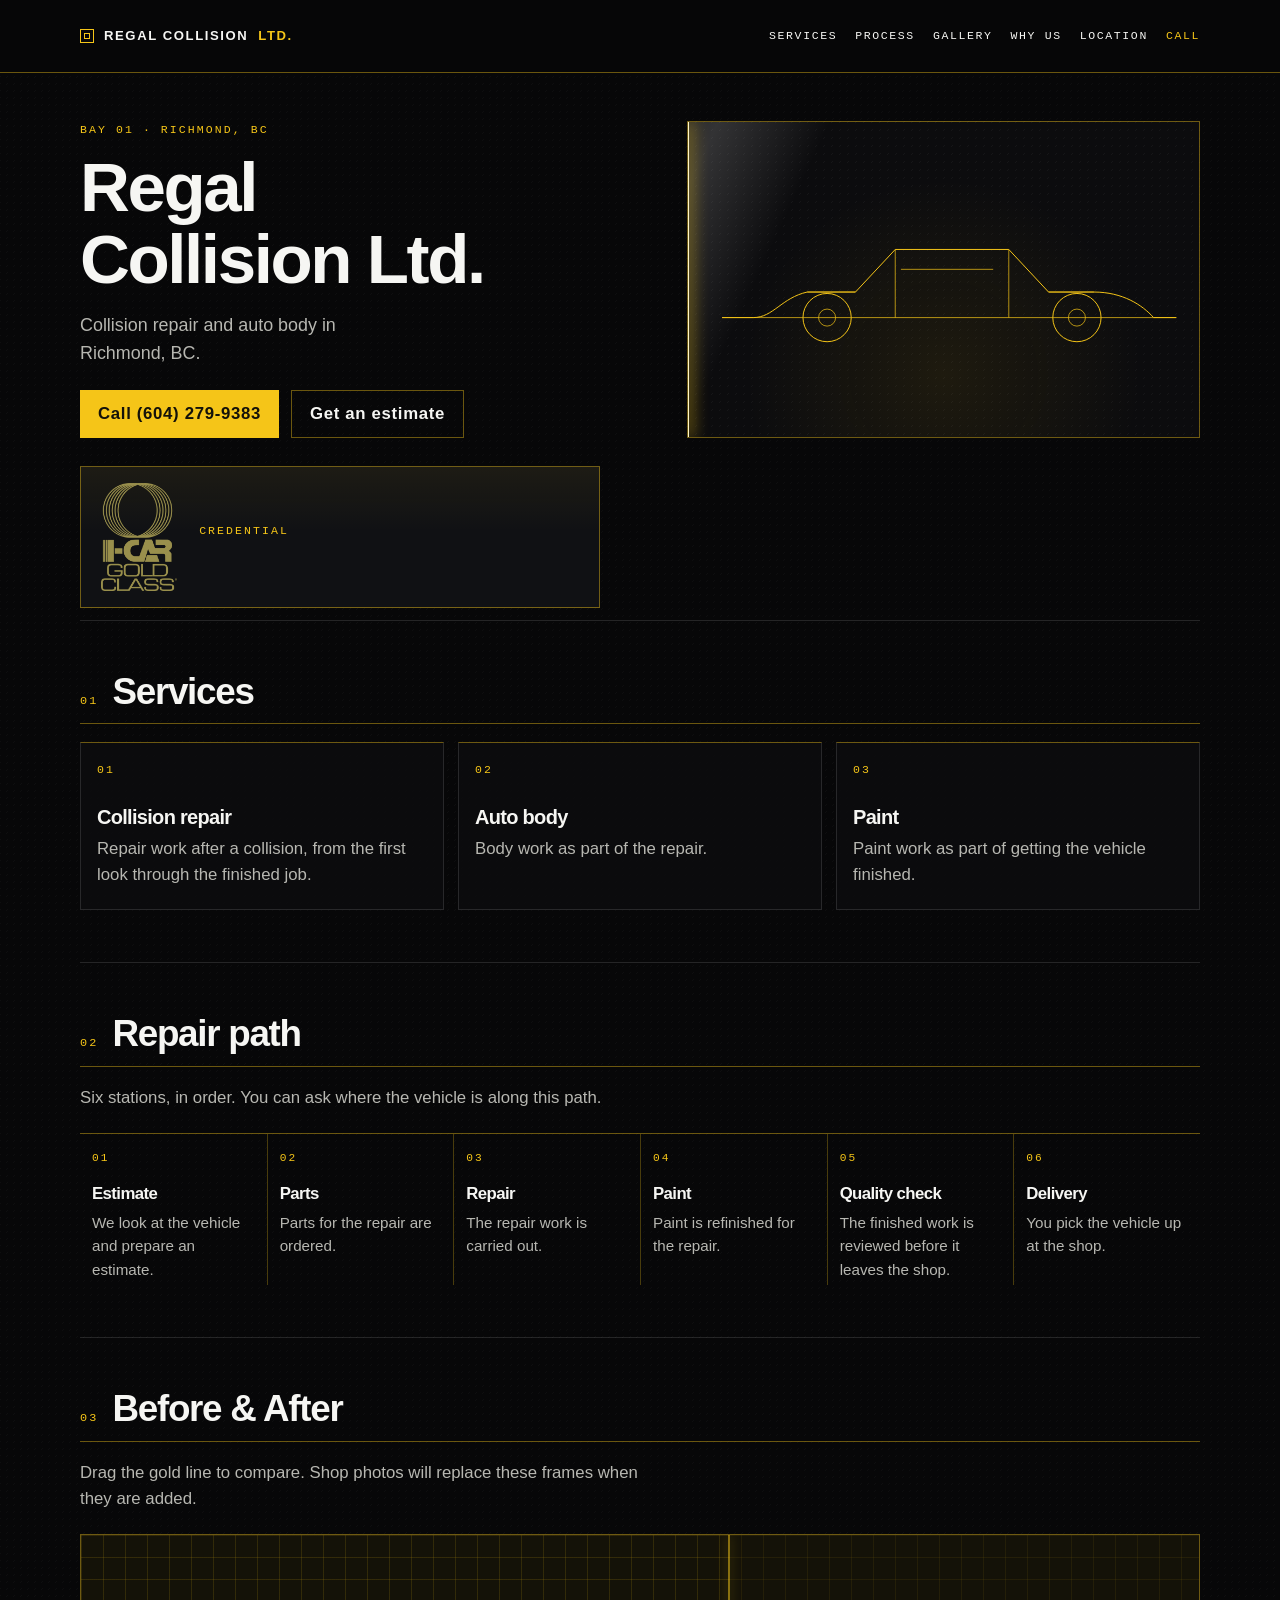
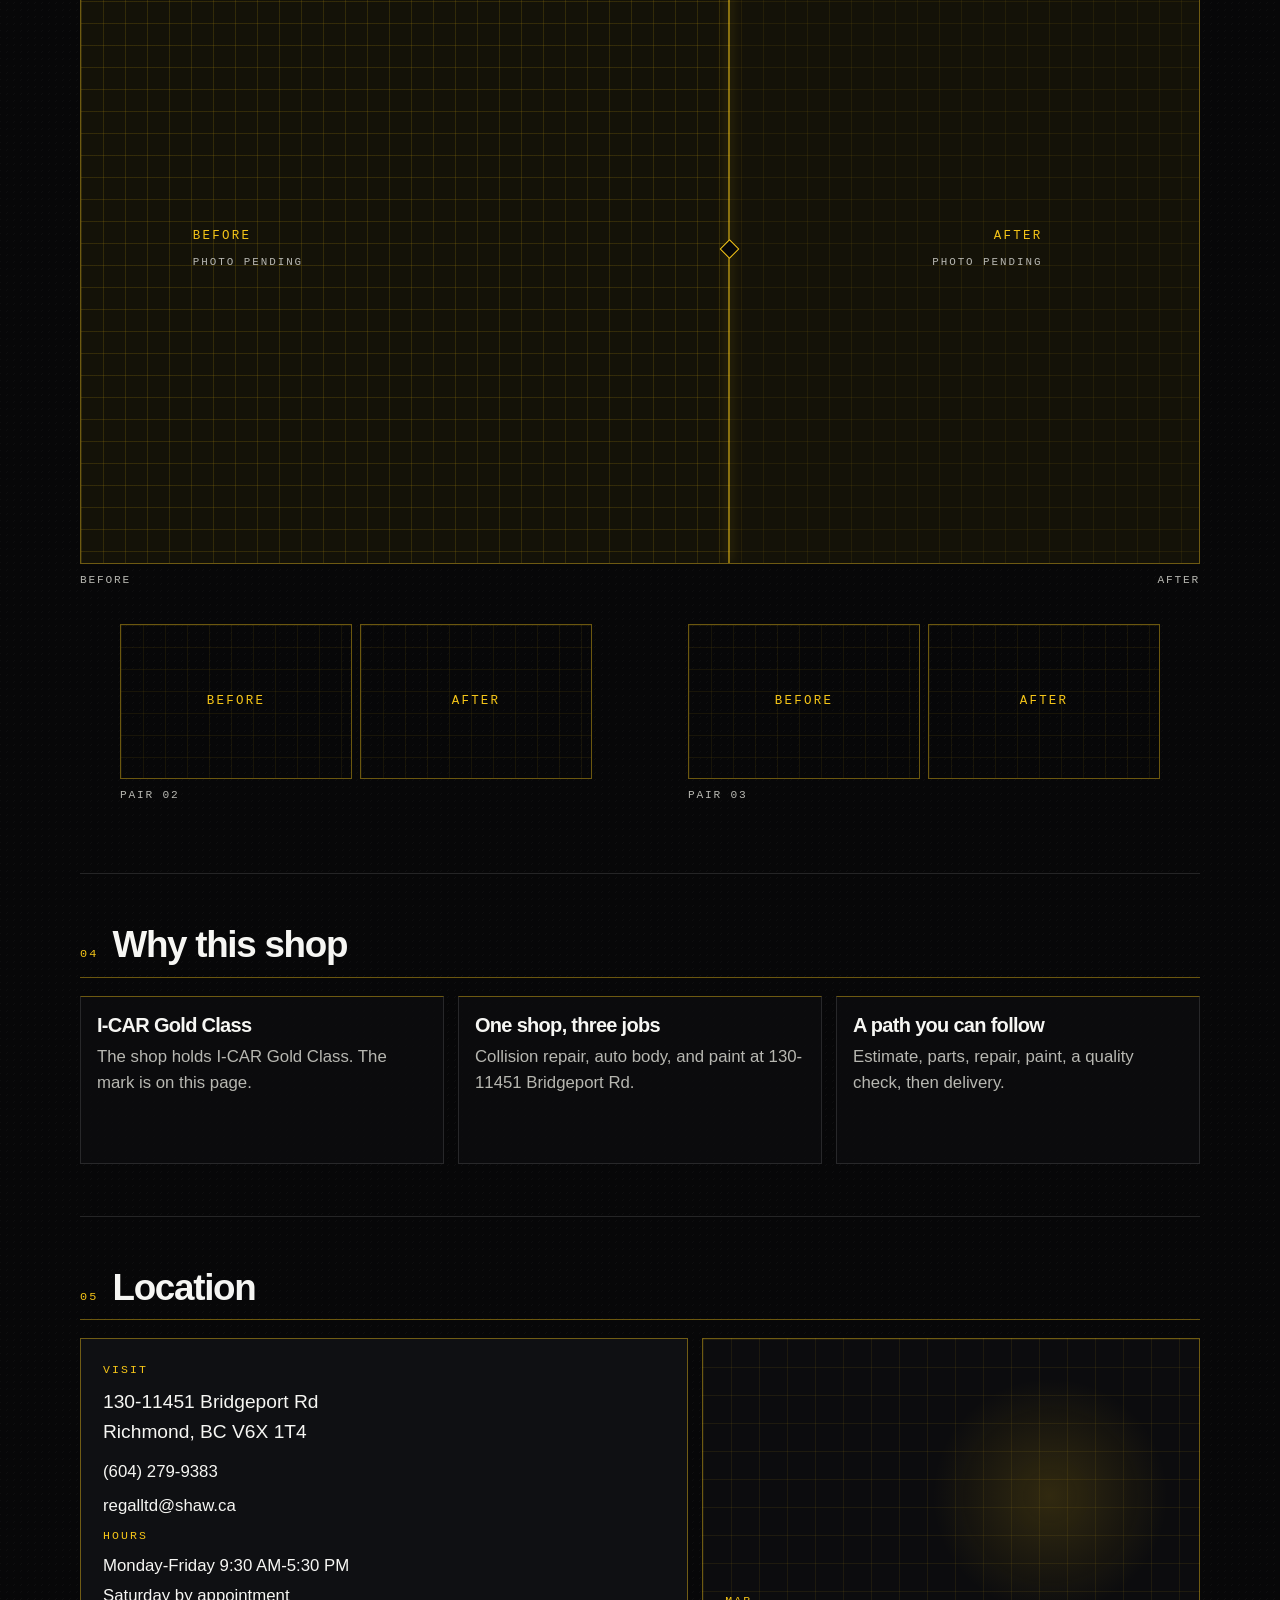
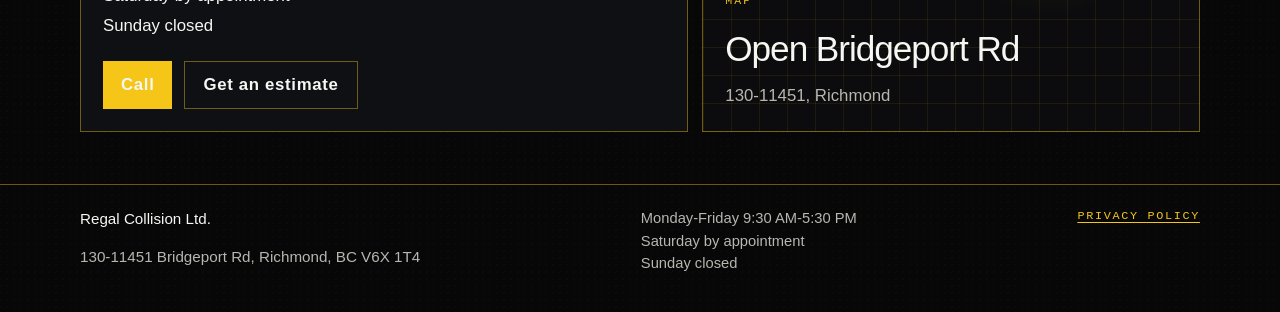
==== commit 041681fd: "Add the shop hours to the location card and footer. Monday to Friday is 9:30 AM to 5:30 PM, Saturday" ====
--- a/index.html
+++ b/index.html
@@ -108,7 +108,7 @@
         <article class="service">
           <span class="service-num">02</span>
           <h3>Auto body</h3>
-          <p>Body repairs for dents, panels, and related damage.</p>
+          <p>Body work as part of the repair.</p>
         </article>
         <article class="service">
           <span class="service-num">03</span>
@@ -256,6 +256,12 @@
           </address>
           <p><a href="tel:+16042799383">(604) 279-9383</a></p>
           <p><a href="mailto:regalltd@shaw.ca">regalltd@shaw.ca</a></p>
+          <p class="kicker hours-label">Hours</p>
+          <ul class="hours">
+            <li>Monday-Friday 9:30 AM-5:30 PM</li>
+            <li>Saturday by appointment</li>
+            <li>Sunday closed</li>
+          </ul>
           <div class="cta-row">
             <a class="btn btn-gold" href="tel:+16042799383">Call</a>
             <a class="btn btn-line" href="mailto:regalltd@shaw.ca?subject=Estimate%20request">Get an estimate</a>
@@ -276,6 +282,7 @@
         <p class="footer-name">Regal Collision Ltd.</p>
         <p>130-11451 Bridgeport Rd, Richmond, BC V6X 1T4</p>
       </div>
+      <p class="footer-hours">Monday-Friday 9:30 AM-5:30 PM<br>Saturday by appointment<br>Sunday closed</p>
       <a href="privacy/">Privacy Policy</a>
     </div>
   </footer>
--- a/styles.css
+++ b/styles.css
@@ -435,6 +435,13 @@
 
 .work-order address { font-style: normal; font-size: 1.2rem; margin: 0 0 12px; }
 .work-order p { margin: 0 0 8px; }
+.hours-label { margin-top: 14px; }
+.hours {
+  margin: 0 0 8px;
+  padding: 0;
+  list-style: none;
+}
+.hours li { margin: 0 0 4px; }
 .work-order a { color: var(--white); text-decoration: none; }
 .work-order a:hover { color: var(--gold); }
 
@@ -466,6 +473,7 @@
   font-size: 0.95rem;
 }
 .footer-name { margin: 0 0 4px; color: var(--white); }
+.footer-hours { margin: 0; color: var(--muted); font-size: 0.92rem; }
 .footer-inner a {
   font-family: var(--mono);
   font-size: 0.74rem;
